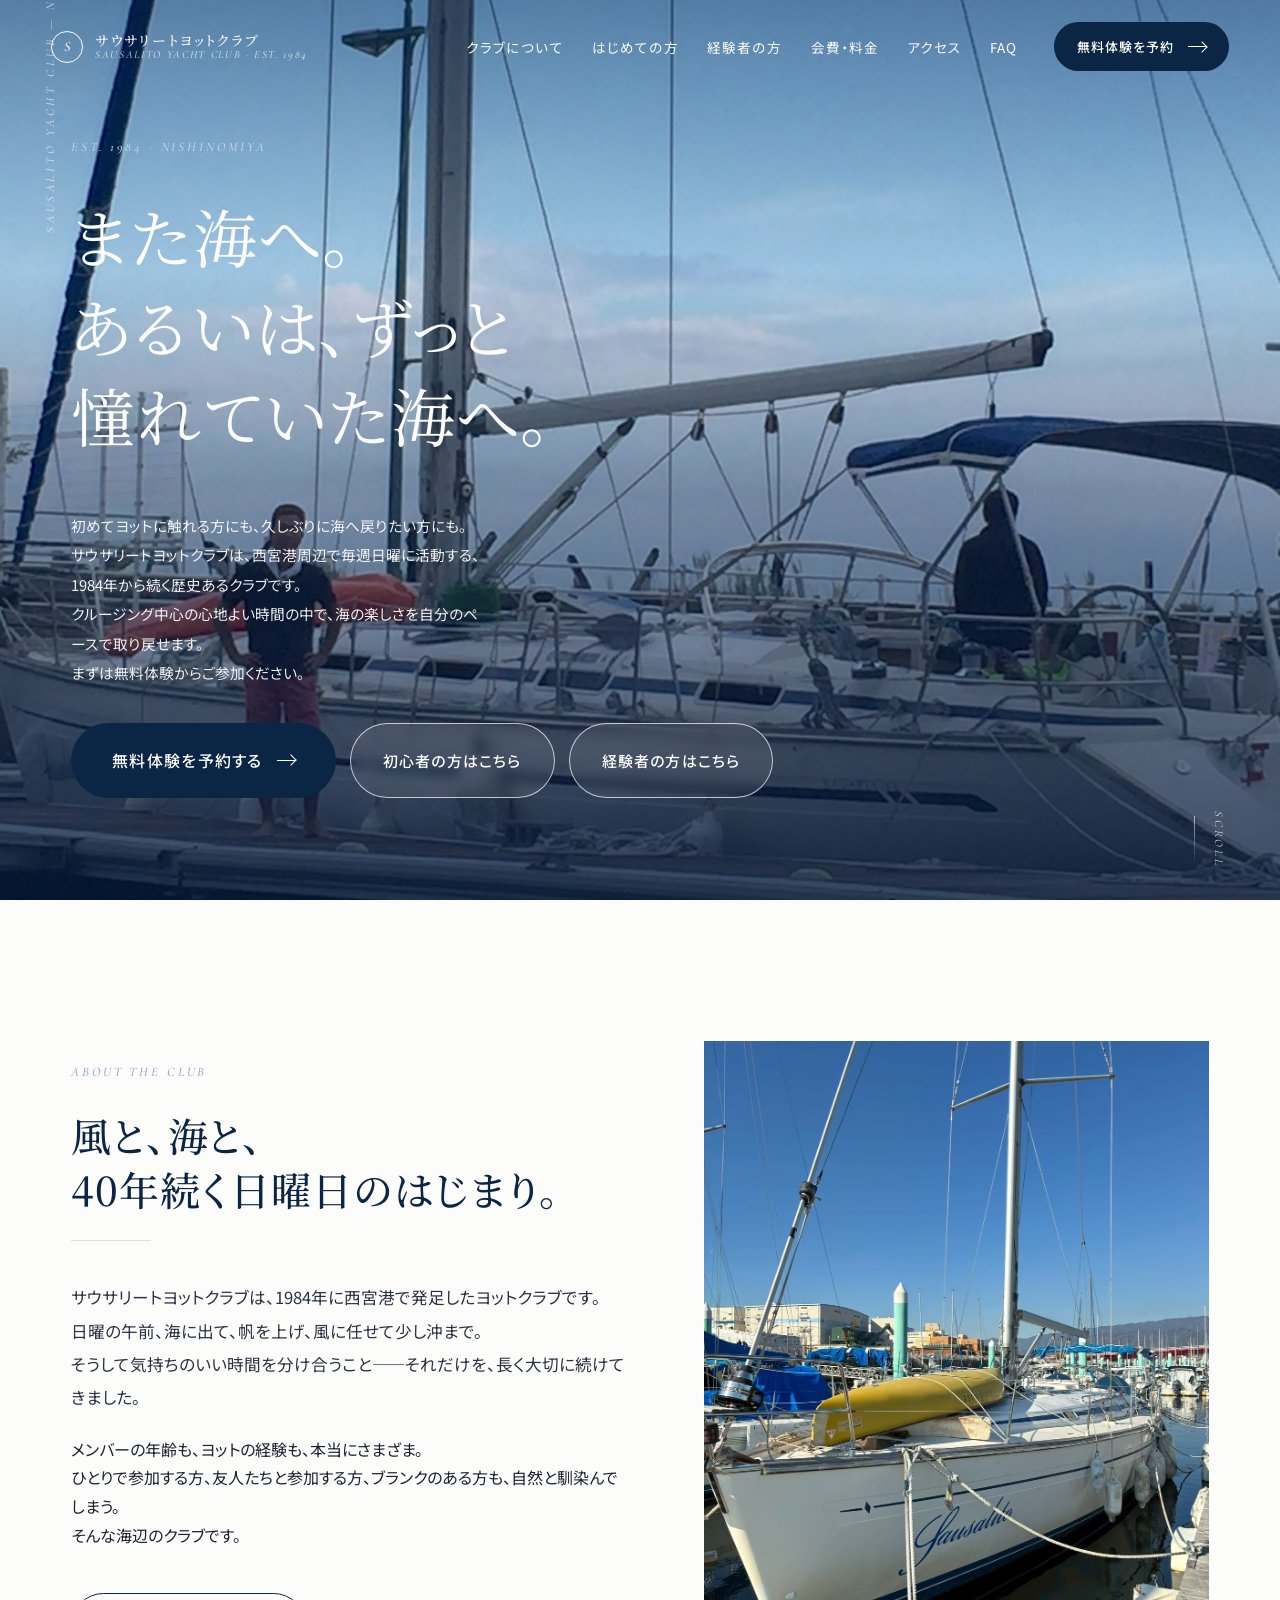
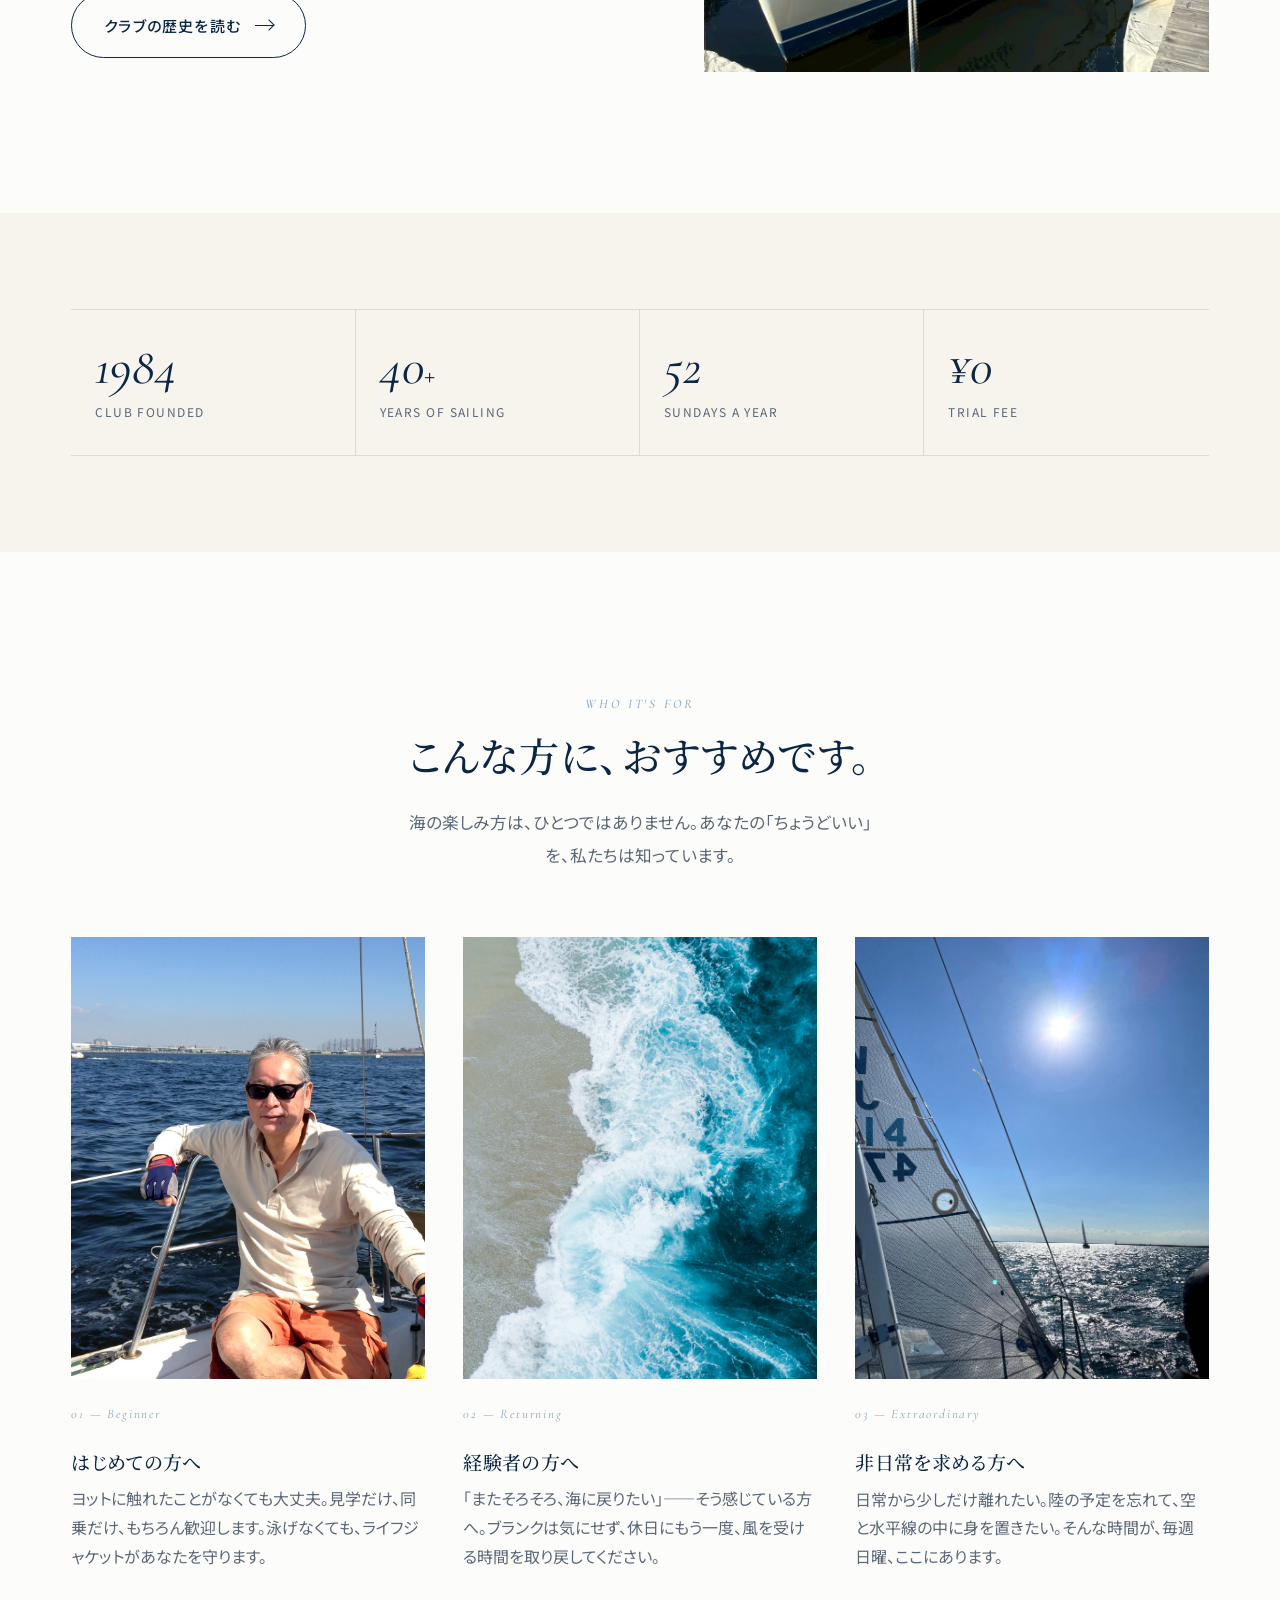
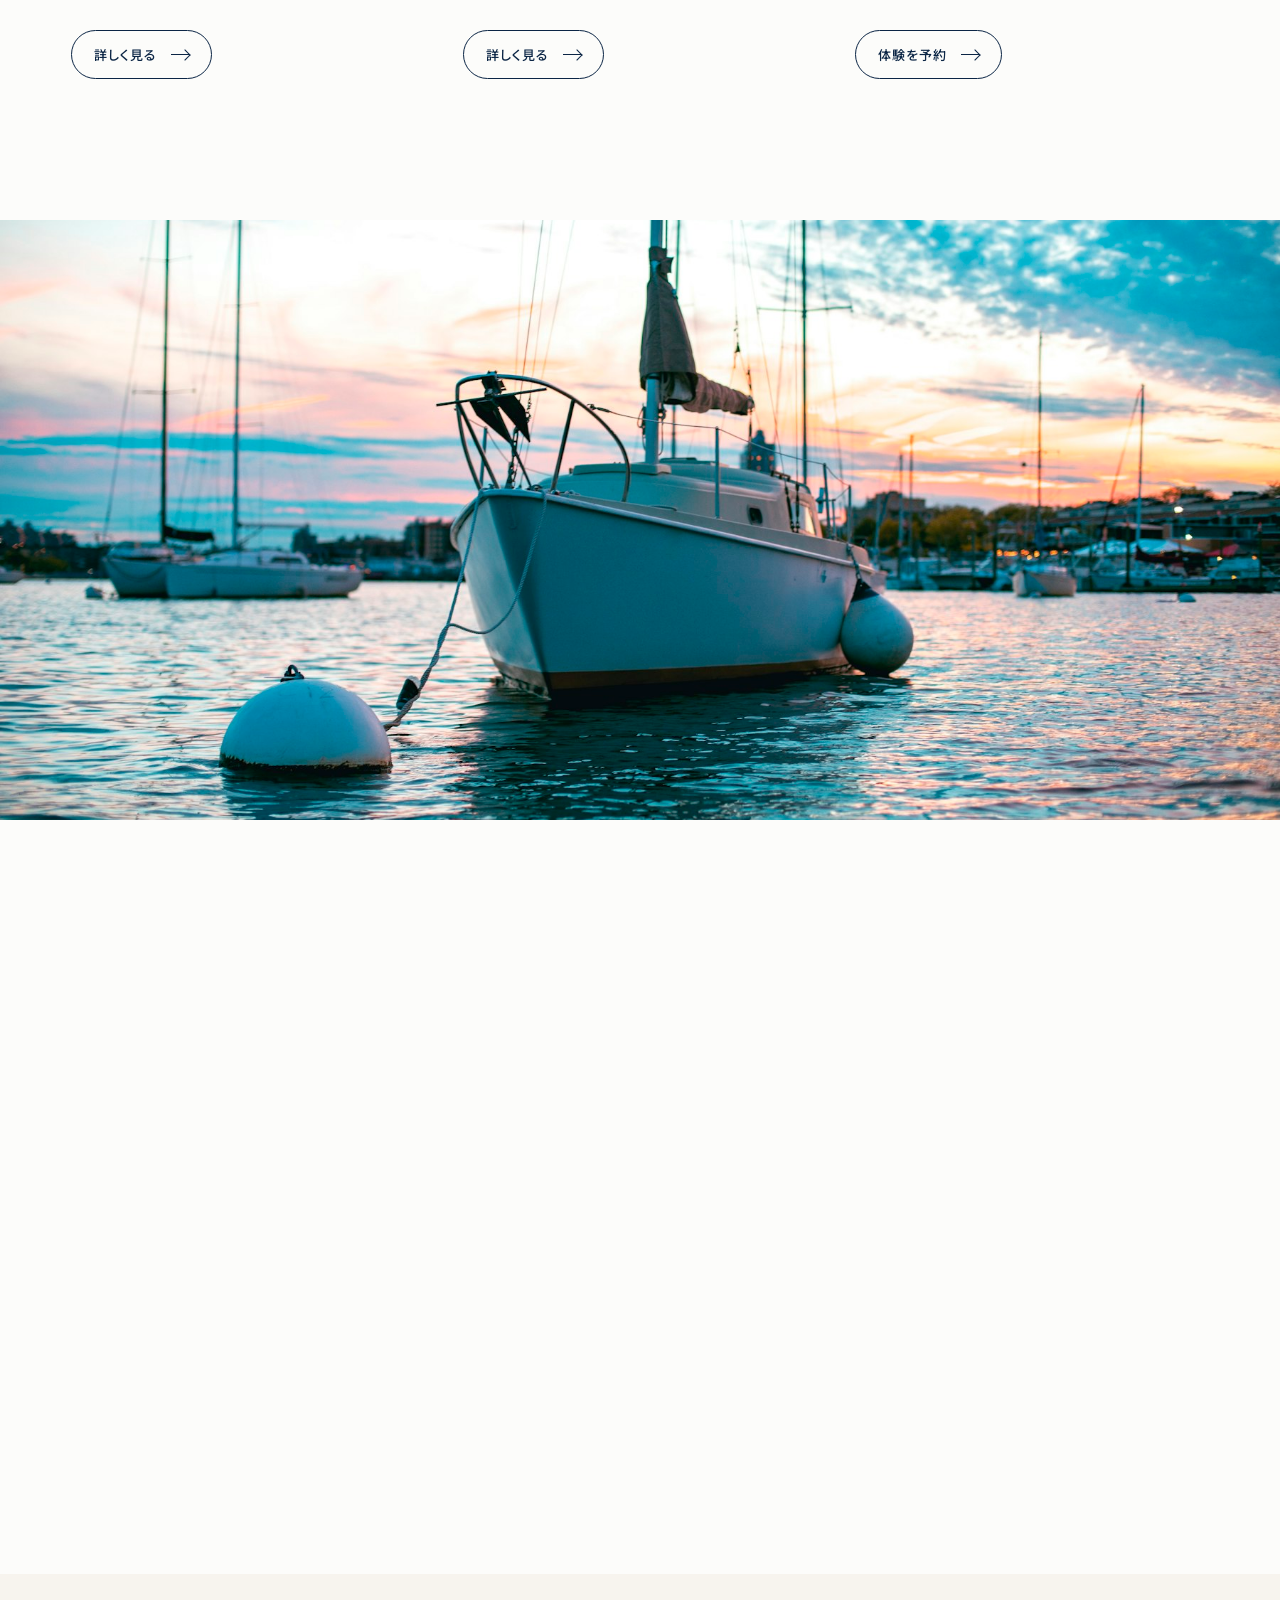
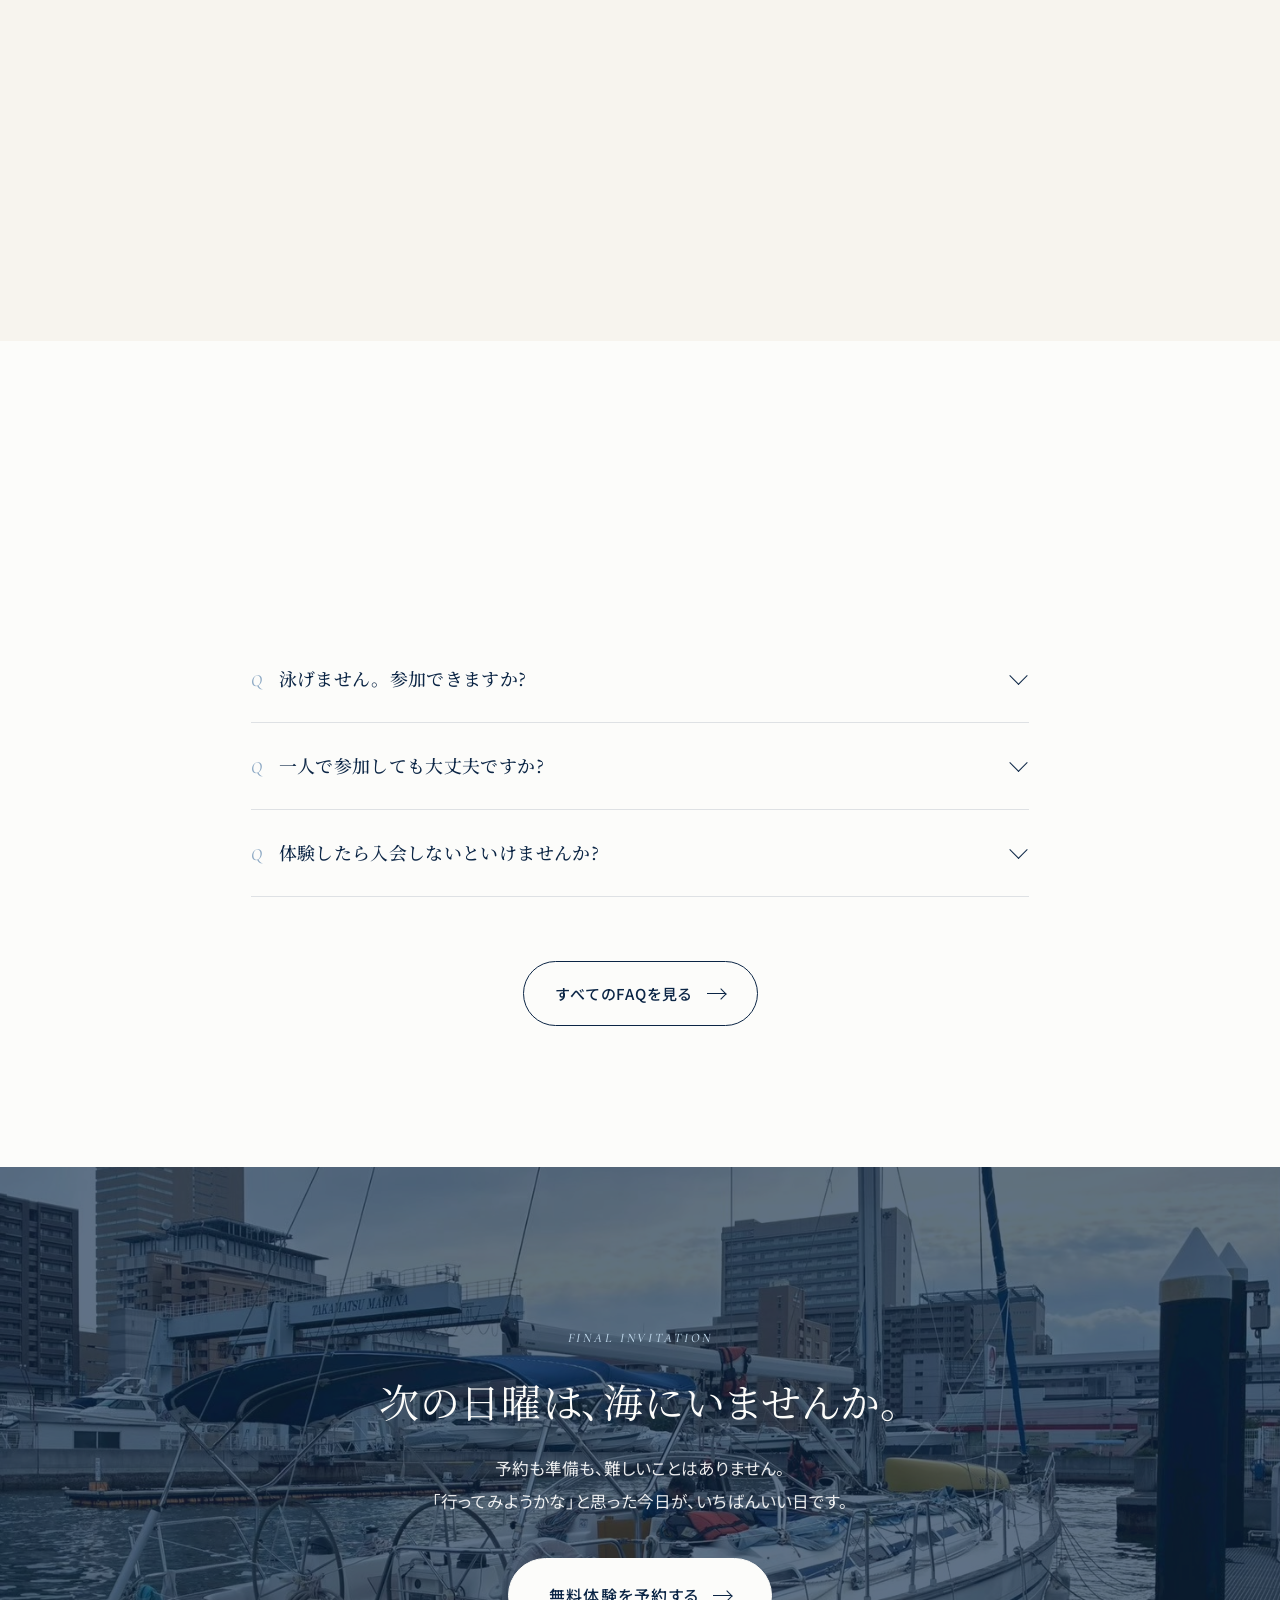
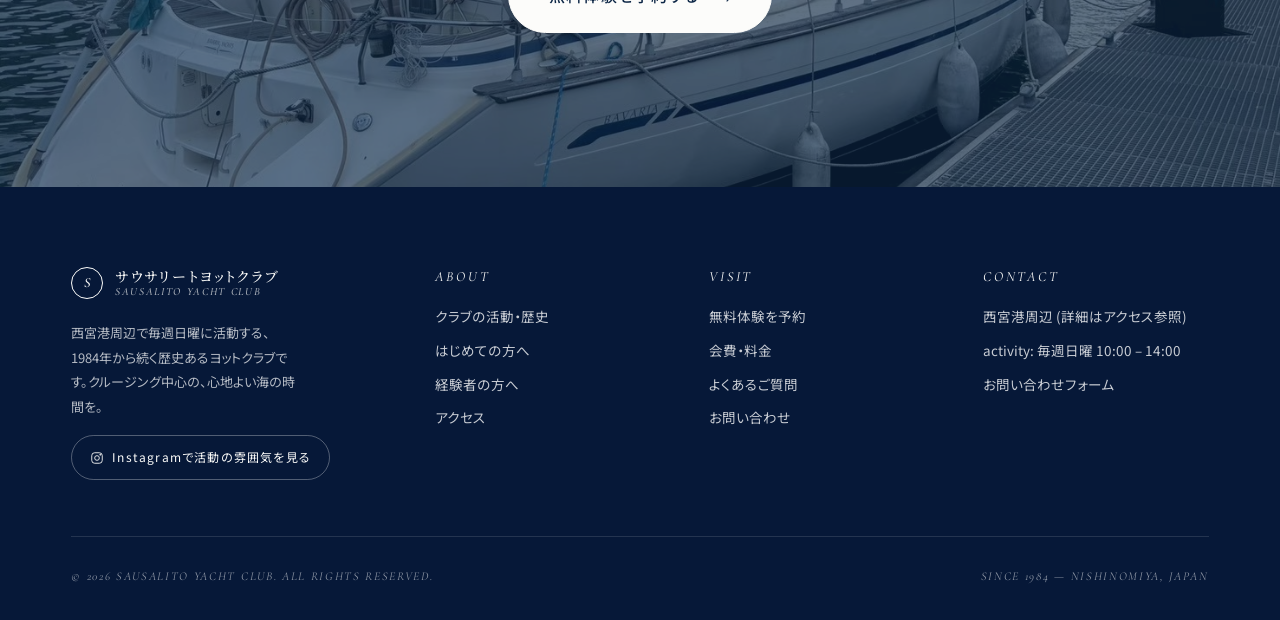
==== index.html @ d44b1cf2 "Add files via upload" ====
<!DOCTYPE html>
<html lang="ja">
<head>
<meta charset="UTF-8" />
<meta name="viewport" content="width=device-width, initial-scale=1.0" />
<title>サウサリートヨットクラブ | また海へ。あるいは、ずっと憧れていた海へ。</title>
<meta name="description" content="西宮港周辺で毎週日曜に活動する、1984年から続くヨットクラブ。クルージング中心の心地よい時間を、初心者にも経験者にも。ヨット無料体験を随時受付中。一人参加・泳げない方も歓迎します。" />
<meta name="theme-color" content="#0B2545" />
<meta property="og:title" content="サウサリートヨットクラブ | 西宮港・毎週日曜のヨット体験(無料)" />
<meta property="og:description" content="西宮港周辺で毎週日曜に活動する、1984年から続くヨットクラブ。クルージング中心の心地よい時間を、初心者にも経験者にも。ヨット無料体験を随時受付中。一人参加・泳げない方も歓迎します。" />
<meta property="og:type" content="website" />
<meta property="og:image" content="https://www.sausalito-yacht-club.jp/assets/images/hero-main.jpg" />
<link rel="preload" as="image" href="assets/images/hero-main.jpg" fetchpriority="high" />
<link rel="preconnect" href="https://fonts.googleapis.com" />
<link rel="preconnect" href="https://fonts.gstatic.com" crossorigin />
<link href="https://fonts.googleapis.com/css2?family=Cormorant+Garamond:ital,wght@0,400;0,500;1,400;1,500&family=Noto+Sans+JP:wght@300;400;500;700&family=Noto+Serif+JP:wght@300;400;500;600&display=swap" rel="stylesheet" />
<!-- seo:block -->
<meta name="robots" content="index,follow,max-snippet:-1,max-image-preview:large,max-video-preview:-1" />
<meta name="googlebot" content="index,follow" />
<meta name="keywords" content="サウサリートヨットクラブ,ヨットクラブ,西宮港,ヨット 体験,ヨット 無料体験,ヨット 初心者,ヨット 一人参加,セーリング 体験,クルージング 関西,兵庫 ヨット,大阪 ヨット 体験,ヨット 始め方,ヨット 経験者 ブランク,西宮 ヨットクラブ" />
<meta name="author" content="サウサリートヨットクラブ" />
<meta name="format-detection" content="telephone=no" />
<link rel="canonical" href="https://www.sausalito-yacht-club.jp/" />
<link rel="alternate" hreflang="ja" href="https://www.sausalito-yacht-club.jp/" />
<link rel="alternate" hreflang="x-default" href="https://www.sausalito-yacht-club.jp/" />
<link rel="icon" type="image/svg+xml" href="assets/favicon.svg" />
<link rel="apple-touch-icon" href="assets/favicon.svg" />
<link rel="manifest" href="manifest.webmanifest" />
<meta property="og:locale" content="ja_JP" />
<meta property="og:site_name" content="サウサリートヨットクラブ" />
<meta property="og:url" content="https://www.sausalito-yacht-club.jp/" />
<meta property="og:image:width" content="2400" />
<meta property="og:image:height" content="1350" />
<meta property="og:image:alt" content="海を進むヨットの写真" />
<meta name="twitter:card" content="summary_large_image" />
<meta name="twitter:title" content="サウサリートヨットクラブ | 西宮港・毎週日曜のヨット体験(無料)" />
<meta name="twitter:description" content="西宮港周辺で毎週日曜に活動する、1984年から続くヨットクラブ。クルージング中心の心地よい時間を、初心者にも経験者にも。ヨット無料体験を随時受付中。一人参加・泳げない方も歓迎します。" />
<meta name="twitter:image" content="https://www.sausalito-yacht-club.jp/assets/images/hero-main.jpg" />
<meta name="geo.region" content="JP-28" />
<meta name="geo.placename" content="西宮市" />
<meta name="geo.position" content="34.7184;135.3441" />
<meta name="ICBM" content="34.7184, 135.3441" />
<script type="application/ld+json">
{
  "@context": "https://schema.org",
  "@type": "SportsClub",
  "@id": "https://www.sausalito-yacht-club.jp/#organization",
  "name": "サウサリートヨットクラブ",
  "alternateName": "Sausalito Yacht Club",
  "url": "https://www.sausalito-yacht-club.jp/",
  "logo": "https://www.sausalito-yacht-club.jp/assets/favicon.svg",
  "image": "https://www.sausalito-yacht-club.jp/assets/images/hero-main.jpg",
  "description": "西宮港周辺で毎週日曜に活動する、1984年から続くヨットクラブ。クルージング中心の心地よい時間を、初心者にも経験者にも。",
  "foundingDate": "1984",
  "sport": "Sailing",
  "areaServed": {
    "@type": "Place",
    "name": "西宮港・大阪湾",
    "address": {
      "@type": "PostalAddress",
      "addressCountry": "JP",
      "addressRegion": "兵庫県",
      "addressLocality": "西宮市"
    }
  },
  "location": {
    "@type": "Place",
    "name": "西宮港周辺",
    "address": {
      "@type": "PostalAddress",
      "addressCountry": "JP",
      "addressRegion": "兵庫県",
      "addressLocality": "西宮市"
    }
  },
  "sameAs": [
    "https://instagram.com/"
  ],
  "contactPoint": {
    "@type": "ContactPoint",
    "contactType": "customer support",
    "areaServed": "JP",
    "availableLanguage": [
      "ja"
    ],
    "url": "https://www.sausalito-yacht-club.jp/contact.html"
  }
}
</script>
<script type="application/ld+json">
{
  "@context": "https://schema.org",
  "@type": "WebSite",
  "@id": "https://www.sausalito-yacht-club.jp/#website",
  "url": "https://www.sausalito-yacht-club.jp/",
  "name": "サウサリートヨットクラブ",
  "inLanguage": "ja-JP",
  "publisher": {
    "@id": "https://www.sausalito-yacht-club.jp/#organization"
  }
}
</script>
<!-- /seo:block -->
<!-- seo:extra -->
<script type="application/ld+json">
{
  "@context": "https://schema.org",
  "@type": "SportsActivityLocation",
  "name": "サウサリートヨットクラブ 活動拠点",
  "description": "西宮港周辺で毎週日曜に活動するヨットクラブ。1984年発足、クルージング中心。初心者・経験者・おひとり参加歓迎。",
  "url": "https://www.sausalito-yacht-club.jp/",
  "image": "https://www.sausalito-yacht-club.jp/assets/images/hero-main.jpg",
  "sport": "Sailing",
  "openingHoursSpecification": [
    {
      "@type": "OpeningHoursSpecification",
      "dayOfWeek": "Sunday",
      "opens": "10:00",
      "closes": "14:00"
    }
  ],
  "address": {
    "@type": "PostalAddress",
    "addressCountry": "JP",
    "addressRegion": "兵庫県",
    "addressLocality": "西宮市",
    "streetAddress": "西宮港周辺"
  },
  "geo": {
    "@type": "GeoCoordinates",
    "latitude": 34.7184,
    "longitude": 135.3441
  },
  "makesOffer": [
    {
      "@type": "Offer",
      "name": "ヨット無料体験",
      "price": "0",
      "priceCurrency": "JPY",
      "availability": "https://schema.org/InStock",
      "url": "https://www.sausalito-yacht-club.jp/trial.html"
    }
  ]
}
</script>
<!-- /seo:extra -->
<link rel="stylesheet" href="assets/css/style.css" />
</head>
<body class="has-hero">

<!-- ========== Header ========== -->
<header class="site-header" role="banner">
  <a href="index.html" class="brand" aria-label="サウサリートヨットクラブ ホーム">
    <span class="brand-mark">S</span>
    <span class="brand-text">
      <span class="jp">サウサリートヨットクラブ</span>
      <span class="en">SAUSALITO YACHT CLUB &middot; EST. 1984</span>
    </span>
  </a>
  <button class="nav-toggle" aria-expanded="false" aria-label="メニューを開く" aria-controls="primary-nav">
    <span></span><span></span><span></span>
  </button>
  <nav class="nav" id="primary-nav" role="navigation" aria-label="メインナビゲーション">
    <ul class="nav-list">
      <li><a href="about.html">クラブについて</a></li>
      <li><a href="beginners.html">はじめての方</a></li>
      <li><a href="experienced.html">経験者の方</a></li>
      <li><a href="fees.html">会費・料金</a></li>
      <li><a href="access.html">アクセス</a></li>
      <li><a href="faq.html">FAQ</a></li>
    </ul>
    <a href="trial.html" class="btn btn-primary">無料体験を予約<span class="arrow"></span></a>
  </nav>
</header>

<main>

<!-- ========== Hero ========== -->
<section class="hero" aria-label="ヒーロー">
  <!div class="hero-media" style="background-image:url('assets/images/hero-main.jpg')" role="img" aria-label="穏やかな海を白い帆で進むヨット"></div>
  <div class="hero-media" style="background-image:url('assets/images/img_sa1.jpg')" role="img" aria-label="穏やかな海を白い帆で進むヨット"></div>
  <div class="hero-meta">SAUSALITO YACHT CLUB &mdash; NISHINOMIYA, SINCE 1984</div>
  <div class="hero-inner">
    <p class="eyebrow" style="color: var(--pale-blue); margin-bottom: 32px;">EST. 1984 &middot; NISHINOMIYA</p>
    <h1>また海へ。<br />あるいは、ずっと<br />憧れていた海へ。</h1>
    <p class="lead">
      初めてヨットに触れる方にも、久しぶりに海へ戻りたい方にも。<br />
      サウサリートヨットクラブは、西宮港周辺で毎週日曜に活動する、<br class="hide-sp" />1984年から続く歴史あるクラブです。<br />
      クルージング中心の心地よい時間の中で、海の楽しさを自分のペースで取り戻せます。<br />
      まずは無料体験からご参加ください。
    </p>
    <div class="hero-ctas">
      <a href="trial.html" class="btn btn-primary btn-large">無料体験を予約する<span class="arrow"></span></a>
      <a href="beginners.html" class="btn btn-light">初心者の方はこちら</a>
      <a href="experienced.html" class="btn btn-light">経験者の方はこちら</a>
    </div>
  </div>
  <div class="hero-scroll">SCROLL</div>
</section>

<!-- ========== About intro ========== -->
<section class="section">
  <div class="container">
    <div class="split wide">
      <div class="reveal">
        <span class="eyebrow">About the Club</span>
        <h2 class="mt-2">風と、海と、<br />40年続く日曜日のはじまり。</h2>
        <hr class="divider mt-2" />
        <p class="lead mt-3">
          サウサリートヨットクラブは、1984年に西宮港で発足したヨットクラブです。<br />
          日曜の午前、海に出て、帆を上げ、風に任せて少し沖まで。<br />
          そうして気持ちのいい時間を分け合うこと——それだけを、長く大切に続けてきました。
        </p>
        <p>
          メンバーの年齢も、ヨットの経験も、本当にさまざま。<br />
          ひとりで参加する方、友人たちと参加する方、ブランクのある方も、自然と馴染んでしまう。<br />
          そんな海辺のクラブです。
        </p>
        <a href="about.html" class="btn btn-ghost mt-2">クラブの歴史を読む<span class="arrow"></span></a>
      </div>
      <div class="img-wrap reveal delay-1">
        <!img src="assets/images/sail-wind.jpg" alt="西宮港周辺で帆走するサウサリートヨットクラブのヨット" loading="lazy" / width="1600" height="1067">
        <img src="assets/images/img_sa0.jpg" alt="西宮港周辺で帆走するサウサリートヨットクラブのヨット" loading="lazy" / width="1600" height="1067">
      </div>
    </div>
  </div>
</section>

<!-- ========== Facts ========== -->
<section class="section-tight" style="background: var(--paper);">
  <div class="container">
    <div class="facts reveal">
      <div>
        <div class="num">1984</div>
        <div class="lbl">CLUB FOUNDED</div>
      </div>
      <div>
        <div class="num">40<span style="font-size:.55em;">+</span></div>
        <div class="lbl">YEARS OF SAILING</div>
      </div>
      <div>
        <div class="num">52</div>
        <div class="lbl">SUNDAYS A YEAR</div>
      </div>
      <div>
        <div class="num">¥0</div>
        <div class="lbl">TRIAL FEE</div>
      </div>
    </div>
  </div>
</section>

<!-- ========== Who is it for ========== -->
<section class="section">
  <div class="container">
    <div class="section-head center reveal">
      <span class="eyebrow">Who it's for</span>
      <h2>こんな方に、おすすめです。</h2>
      <p class="lead muted" style="max-width: 52ch; margin: 0 auto;">海の楽しみ方は、ひとつではありません。あなたの「ちょうどいい」を、私たちは知っています。</p>
    </div>
    <div class="grid grid-3">
      <article class="figure-card reveal">
        <div class="ratio"><img src="assets/images/img_y1.jpg" alt="ヨットクラブの体験会で笑顔のメンバー" loading="lazy" / width="1600" height="1067"></div>
        <div class="meta mt-2">01 &mdash; Beginner</div>
        <h3>はじめての方へ</h3>
        <p class="muted">ヨットに触れたことがなくても大丈夫。見学だけ、同乗だけ、もちろん歓迎します。泳げなくても、ライフジャケットがあなたを守ります。</p>
        <a href="beginners.html" class="btn btn-ghost mt-3" style="padding: 12px 22px; font-size: 13px;">詳しく見る<span class="arrow"></span></a>
      </article>
      <article class="figure-card reveal delay-1">
        <div class="ratio"><img src="assets/images/helm.jpg" alt="ヨットの舵(ヘルム)を握る — 経験者向けセーリング" loading="lazy" / width="1600" height="1067"></div>
        <div class="meta mt-2">02 &mdash; Returning</div>
        <h3>経験者の方へ</h3>
        <p class="muted">「またそろそろ、海に戻りたい」——そう感じている方へ。ブランクは気にせず、休日にもう一度、風を受ける時間を取り戻してください。</p>
        <a href="experienced.html" class="btn btn-ghost mt-3" style="padding: 12px 22px; font-size: 13px;">詳しく見る<span class="arrow"></span></a>
      </article>
      <article class="figure-card reveal delay-2">
        <div class="ratio"><img src="assets/images/img_v4.jpg" alt="海を進むヨットの俯瞰 — クルージング中心の活動" loading="lazy" / width="1800" height="1200"></div>
        <div class="meta mt-2">03 &mdash; Extraordinary</div>
        <h3>非日常を求める方へ</h3>
        <p class="muted">日常から少しだけ離れたい。陸の予定を忘れて、空と水平線の中に身を置きたい。そんな時間が、毎週日曜、ここにあります。</p>
        <a href="trial.html" class="btn btn-ghost mt-3" style="padding: 12px 22px; font-size: 13px;">体験を予約<span class="arrow"></span></a>
      </article>
    </div>
  </div>
</section>

<!-- ========== Fullbleed image break ========== -->
<div class="fullbleed reveal" style="background-image:url('assets/images/aerial-yacht.jpg')" role="img" aria-label="海原を進むヨットの俯瞰"></div>

<!-- ========== Reassurance ========== -->
<section class="section">
  <div class="container">
    <div class="section-head reveal">
      <span class="eyebrow">Reassurance</span>
      <h2>はじめてでも、安心して<br />参加できる理由。</h2>
      <hr class="divider mt-2" />
    </div>
    <div class="grid grid-2">
      <div class="reveal">
        <ul class="tick-list">
          <li>ヨットが初めての方も、見学・同乗だけでも歓迎です。</li>
          <li>泳げない方も参加できます。ライフジャケットを必ずご用意します。</li>
          <li>おひとりでの参加が、半数以上を占めています。</li>
          <li>40年続くクラブの経験豊富なメンバーが、必ず同乗します。</li>
        </ul>
      </div>
      <div class="reveal delay-1">
        <ul class="tick-list">
          <li>服装は動きやすく濡れてもよいもの。難しい準備は不要です。</li>
          <li>雨や強風時は安全を最優先に、事前にご連絡を差し上げます。</li>
          <li>体験後の入会は必須ではありません。気軽にお越しください。</li>
          <li>体験参加費は無料です。</li>
        </ul>
      </div>
    </div>
  </div>
</section>

<!-- ========== Activities ========== -->
<section class="section" style="background: var(--paper);">
  <div class="container">
    <div class="section-head center reveal">
      <span class="eyebrow">Activities</span>
      <h2>活動の魅力</h2>
      <p class="lead muted" style="max-width: 50ch; margin: 0 auto;">レースではなく、クルージング。スピードではなく、心地よさ。私たちが続けてきた、3つの海の時間。</p>
    </div>
    <div class="grid grid-3">
      <article class="card card-bordered reveal">
        <span class="card-num">N&deg; 01</span>
        <h3>毎週日曜のショートクルージング</h3>
        <p>10時頃に集合し、午前から午後にかけて港の周辺を帆走。風と相談しながら、その日いちばん気持ちのいいコースへ。気軽に参加できる、クラブの基本の時間です。</p>
      </article>
      <article class="card card-bordered reveal delay-1">
        <span class="card-num">N&deg; 02</span>
        <h3>クルージング中心の心地よさ</h3>
        <p>競い合うことが目的ではないから、誰かと比べる必要がありません。帆を風に預け、ただ海の上にいることを楽しむ。そんな静かな贅沢を、長く続けています。</p>
      </article>
      <article class="card card-bordered reveal delay-2">
        <span class="card-num">N&deg; 03</span>
        <h3>年に数回、数日間のクルージング</h3>
        <p>春や秋には、数日かけて少し遠くの港へ。瀬戸内の島々を巡ったり、夕暮れの停泊地で食事を分け合ったり。日常から少しだけ離れる、特別な時間です。</p>
      </article>
    </div>
  </div>
</section>

<!-- ========== Image quote ========== -->
<section class="section">
  <div class="container">
    <div class="callout reveal">
      <span class="eyebrow">A few words</span>
      <p class="quote mt-3">
        「風が変われば、海も変わる。<br />
        だから、同じ日曜は二度とない。」
      </p>
      <p class="muted" style="font-family: var(--display); font-style: italic; letter-spacing: .15em; font-size: 13px; margin-top: 24px;">&mdash; A member, 12 years aboard</p>
    </div>
  </div>
</section>

<!-- ========== Instagram ========== -->
<section class="insta-band">
  <div class="container">
    <div class="reveal">
      <span class="eyebrow">Instagram</span>
      <h2 class="mt-2">最新の海の時間を、<br />Instagramで発信中。</h2>
      <p class="lead">日々の出航の様子、空と海の表情、メンバーの笑顔。<br />Instagramで活動の雰囲気を見ていただけます。</p>
      <a href="https://instagram.com/" target="_blank" rel="noopener" class="btn btn-primary mt-2">
        <svg xmlns="http://www.w3.org/2000/svg" viewBox="0 0 24 24" fill="none" stroke="currentColor" stroke-width="1.5" style="width:16px;height:16px;">
          <rect x="3" y="3" width="18" height="18" rx="5"/><circle cx="12" cy="12" r="4"/><circle cx="17.5" cy="6.5" r=".8" fill="currentColor"/>
        </svg>
        @sausalito_yacht_club
        <span class="arrow"></span>
      </a>
    </div>
  </div>
</section>

<!-- ========== FAQ teaser ========== -->
<section class="section">
  <div class="container" style="max-width: 880px;">
    <div class="section-head center reveal">
      <span class="eyebrow">FAQ</span>
      <h2>よくあるご質問</h2>
    </div>
    <div class="reveal">
      <div class="faq-item">
        <button class="faq-q" type="button">泳げません。参加できますか?</button>
        <div class="faq-a"><div class="faq-a-inner">はい、まったく問題ありません。乗船中はライフジャケットを必ず着用していただきますし、海に落ちる前提の活動でもありません。実際、泳ぎが得意でないメンバーも多く在籍しています。</div></div>
      </div>
      <div class="faq-item">
        <button class="faq-q" type="button">一人で参加しても大丈夫ですか?</button>
        <div class="faq-a"><div class="faq-a-inner">むしろ、おひとりでお越しになる方が大半です。船の上では自然と会話が生まれますので、ご安心ください。</div></div>
      </div>
      <div class="faq-item">
        <button class="faq-q" type="button">体験したら入会しないといけませんか?</button>
        <div class="faq-a"><div class="faq-a-inner">入会は必須ではありません。「海の雰囲気だけ感じてみたかった」というご参加も、もちろん歓迎です。気が向いたとき、また遊びにいらしてください。</div></div>
      </div>
    </div>
    <div class="text-center mt-4 reveal">
      <a href="faq.html" class="btn btn-ghost">すべてのFAQを見る<span class="arrow"></span></a>
    </div>
  </div>
</section>

<!-- ========== Final CTA ========== -->
<section class="cta-band">
  <div class="container">
    <div class="reveal">
      <span class="eyebrow" style="color: var(--pale-blue);">Final Invitation</span>
      <h2 class="mt-2">次の日曜は、海にいませんか。</h2>
      <p class="lead">予約も準備も、難しいことはありません。<br />「行ってみようかな」と思った今日が、いちばんいい日です。</p>
      <a href="trial.html" class="btn btn-light btn-large">無料体験を予約する<span class="arrow"></span></a>
    </div>
  </div>
</section>

</main>

<!-- ========== Footer ========== -->
<footer class="site-footer" role="contentinfo">
  <div class="container">
    <div class="footer-grid">
      <div class="footer-brand">
        <a href="index.html" class="brand">
          <span class="brand-mark">S</span>
          <span class="brand-text">
            <span class="jp">サウサリートヨットクラブ</span>
            <span class="en">SAUSALITO YACHT CLUB</span>
          </span>
        </a>
        <p>西宮港周辺で毎週日曜に活動する、1984年から続く歴史あるヨットクラブです。クルージング中心の、心地よい海の時間を。</p>
        <a href="https://instagram.com/" target="_blank" rel="noopener" class="social">
          <svg xmlns="http://www.w3.org/2000/svg" viewBox="0 0 24 24" fill="none" stroke="currentColor" stroke-width="1.5">
            <rect x="3" y="3" width="18" height="18" rx="5"/><circle cx="12" cy="12" r="4"/><circle cx="17.5" cy="6.5" r=".8" fill="currentColor"/>
          </svg>
          Instagramで活動の雰囲気を見る
        </a>
      </div>
      <div>
        <h4>About</h4>
        <ul>
          <li><a href="about.html">クラブの活動・歴史</a></li>
          <li><a href="beginners.html">はじめての方へ</a></li>
          <li><a href="experienced.html">経験者の方へ</a></li>
          <li><a href="access.html">アクセス</a></li>
        </ul>
      </div>
      <div>
        <h4>Visit</h4>
        <ul>
          <li><a href="trial.html">無料体験を予約</a></li>
          <li><a href="fees.html">会費・料金</a></li>
          <li><a href="faq.html">よくあるご質問</a></li>
          <li><a href="contact.html">お問い合わせ</a></li>
        </ul>
      </div>
      <div>
        <h4>Contact</h4>
        <ul>
          <li>西宮港周辺 (詳細はアクセス参照)</li>
          <li>activity: 毎週日曜 10:00 &ndash; 14:00</li>
          <li><a href="contact.html">お問い合わせフォーム</a></li>
        </ul>
      </div>
    </div>
    <div class="footer-bottom">
      <span>&copy; <span data-year>2025</span> SAUSALITO YACHT CLUB. ALL RIGHTS RESERVED.</span>
      <span>SINCE 1984 &mdash; NISHINOMIYA, JAPAN</span>
    </div>
  </div>
</footer>

<script src="assets/js/main.js"></script>
</body>
</html>
---- assets/css/style.css ----
/* ==========================================================================
   サウサリートヨットクラブ — Site Styles
   Palette: Navy / White / Pale Blue
   ========================================================================== */

:root {
  --navy:       #0B2545;
  --navy-deep: #061838;
  --navy-soft: #1A3A6C;
  --white:     #FCFCFA;
  --paper:     #F7F4EE;
  --sand:      #ECE6DA;
  --pale-blue: #BFD7EA;
  --soft-blue: #8DA9C4;
  --line:      #D8D3C7;
  --line-dark: rgba(11,37,69,0.12);
  --text:      #1A2332;
  --text-mute: #5B6776;

  --serif: "Noto Serif JP", "Hiragino Mincho ProN", "Yu Mincho", serif;
  --sans:  "Noto Sans JP", "Hiragino Kaku Gothic ProN", "Yu Gothic", sans-serif;
  --display: "Cormorant Garamond", "Noto Serif JP", serif;

  --max:  1240px;
  --gut:  clamp(20px, 4vw, 56px);

  --ease: cubic-bezier(.2,.7,.2,1);
}

* { box-sizing: border-box; }
html { scroll-behavior: smooth; -webkit-text-size-adjust: 100%; }
body {
  margin: 0;
  font-family: var(--sans);
  color: var(--text);
  background: var(--white);
  line-height: 1.8;
  font-size: 16px;
  font-feature-settings: "palt";
  -webkit-font-smoothing: antialiased;
  text-rendering: optimizeLegibility;
}

img { max-width: 100%; display: block; }
a { color: inherit; text-decoration: none; transition: opacity .25s var(--ease); }
a:hover { opacity: .68; }

/* ---------- Layout helpers ---------- */
.container { max-width: var(--max); margin: 0 auto; padding: 0 var(--gut); }
.container-wide { max-width: 1480px; margin: 0 auto; padding: 0 var(--gut); }
.section { padding: clamp(72px, 11vw, 144px) 0; }
.section-tight { padding: clamp(56px, 8vw, 96px) 0; }

/* ---------- Typography ---------- */
.eyebrow {
  font-family: var(--display);
  letter-spacing: .22em;
  text-transform: uppercase;
  font-size: 13px;
  color: var(--soft-blue);
  font-weight: 500;
  font-style: italic;
}
.eyebrow-num {
  font-family: var(--display);
  font-style: italic;
  font-size: 18px;
  letter-spacing: .05em;
  color: var(--soft-blue);
}
h1, h2, h3, h4 {
  font-family: var(--serif);
  color: var(--navy);
  font-weight: 500;
  line-height: 1.4;
  letter-spacing: .02em;
  margin: 0 0 .6em;
  text-wrap: pretty;
}
h1 { font-size: clamp(28px, 5vw, 56px); line-height: 1.3; }
h2 { font-size: clamp(24px, 3.4vw, 40px); line-height: 1.35; }
h3 { font-size: clamp(18px, 1.8vw, 22px); line-height: 1.5; }
h4 { font-size: 16px; }
p  { margin: 0 0 1.2em; text-wrap: pretty; }
.lead { font-size: clamp(15px, 1.3vw, 18px); line-height: 2; color: #2A3344; }
.muted { color: var(--text-mute); }

/* ---------- Buttons ---------- */
.btn {
  display: inline-flex; align-items: center; gap: 14px;
  padding: 18px 32px;
  font-family: var(--sans);
  font-size: 15px; font-weight: 500;
  letter-spacing: .08em;
  border-radius: 999px;
  border: 1px solid transparent;
  cursor: pointer;
  transition: all .35s var(--ease);
  text-decoration: none;
  white-space: nowrap;
}
.btn .arrow {
  display: inline-block; width: 18px; height: 1px; background: currentColor; position: relative;
  transition: width .35s var(--ease);
}
.btn .arrow::after {
  content: ""; position: absolute; right: 0; top: 50%;
  width: 7px; height: 7px;
  border-top: 1px solid currentColor;
  border-right: 1px solid currentColor;
  transform: translateY(-50%) rotate(45deg);
}
.btn:hover { opacity: 1; }
.btn:hover .arrow { width: 26px; }

.btn-primary {
  background: var(--navy);
  color: var(--white);
}
.btn-primary:hover { background: var(--navy-deep); }

.btn-ghost {
  background: transparent;
  color: var(--navy);
  border: 1px solid var(--navy);
}
.btn-ghost:hover { background: var(--navy); color: var(--white); }

.btn-light {
  background: rgba(255,255,255,0.08);
  color: var(--white);
  border: 1px solid rgba(255,255,255,0.7);
  backdrop-filter: blur(6px);
}
.btn-light:hover { background: var(--white); color: var(--navy); border-color: var(--white); }

.btn-large { padding: 22px 40px; font-size: 16px; }

/* ---------- Header ---------- */
.site-header {
  position: fixed; top: 0; left: 0; right: 0; z-index: 100;
  padding: 22px var(--gut);
  display: flex; align-items: center; justify-content: space-between;
  transition: background .35s var(--ease), padding .35s var(--ease), box-shadow .35s var(--ease);
  color: var(--white);
}
.site-header.scrolled,
.site-header.solid {
  background: rgba(252,252,250,0.96);
  backdrop-filter: blur(12px);
  color: var(--navy);
  padding: 14px var(--gut);
  box-shadow: 0 1px 0 var(--line-dark);
}
.site-header.solid { /* used on non-hero pages */ }

.brand {
  display: flex; align-items: center; gap: 12px;
  font-family: var(--serif);
  font-size: 15px;
  letter-spacing: .12em;
  font-weight: 500;
}
.brand-mark {
  width: 32px; height: 32px;
  display: grid; place-items: center;
  border: 1px solid currentColor;
  border-radius: 50%;
  font-family: var(--display);
  font-style: italic;
  font-size: 14px;
  letter-spacing: 0;
}
.brand-text { display: flex; flex-direction: column; line-height: 1.2; }
.brand-text .jp { font-size: 14px; letter-spacing: .14em; }
.brand-text .en { font-family: var(--display); font-style: italic; font-size: 11px; letter-spacing: .15em; opacity: .7; }

.nav { display: flex; align-items: center; gap: 36px; }
.nav-list { display: flex; gap: 28px; list-style: none; margin: 0; padding: 0; }
.nav-list a {
  font-size: 13.5px;
  letter-spacing: .08em;
  position: relative;
}
.nav-list a.is-active::after {
  content: ""; position: absolute; left: 0; right: 0; bottom: -6px;
  height: 1px; background: currentColor;
}
.nav .btn { padding: 12px 22px; font-size: 13px; }

.nav-toggle {
  display: none;
  background: none; border: 0; cursor: pointer;
  width: 32px; height: 32px;
  padding: 0;
  color: inherit;
}
.nav-toggle span {
  display: block; width: 22px; height: 1px; background: currentColor;
  margin: 6px auto;
  transition: transform .3s var(--ease), opacity .3s var(--ease);
}
.nav-toggle.is-open span:nth-child(1) { transform: translateY(7px) rotate(45deg); }
.nav-toggle.is-open span:nth-child(2) { opacity: 0; }
.nav-toggle.is-open span:nth-child(3) { transform: translateY(-7px) rotate(-45deg); }

/* mobile nav */
@media (max-width: 960px) {
  .nav-toggle { display: block; }
  .nav {
    position: fixed; inset: 0;
    background: var(--navy);
    color: var(--white);
    flex-direction: column;
    justify-content: center;
    gap: 36px;
    transform: translateY(-100%);
    transition: transform .5s var(--ease);
    padding: 80px var(--gut);
  }
  .nav.is-open { transform: translateY(0); }
  .nav-list { flex-direction: column; gap: 18px; text-align: center; }
  .nav-list a { font-size: 18px; font-family: var(--serif); }
  .nav .btn { padding: 16px 28px; font-size: 14px; }
}

/* ---------- Hero ---------- */
.hero {
  position: relative;
  min-height: 100vh;
  min-height: 100svh;
  display: flex; align-items: flex-end;
  color: var(--white);
  overflow: hidden;
  background: var(--navy-deep);
}
.hero-media {
  position: absolute; inset: 0;
  background-size: cover; background-position: center;
}
.hero-media::after {
  content: "";
  position: absolute; inset: 0;
  background:
    linear-gradient(180deg, rgba(6,24,56,0.45) 0%, rgba(6,24,56,0.1) 30%, rgba(6,24,56,0.7) 100%);
}
.hero-inner {
  position: relative; z-index: 2;
  width: 100%;
  padding: 0 var(--gut) clamp(64px, 8vw, 112px);
  max-width: var(--max);
  margin: 0 auto;
}
.hero h1 {
  color: var(--white);
  font-size: clamp(30px, 5.6vw, 64px);
  font-weight: 400;
  letter-spacing: .02em;
  line-height: 1.4;
  max-width: 18ch;
  margin-bottom: .8em;
}
.hero .lead {
  color: rgba(255,255,255,0.92);
  max-width: 52ch;
  margin-bottom: 2.4em;
  font-size: clamp(14px, 1.15vw, 16.5px);
  line-height: 2;
}
.hero-ctas { display: flex; flex-wrap: wrap; gap: 14px; }
.hero-meta {
  position: absolute; left: var(--gut); top: 50%;
  transform: translateY(-50%) rotate(-90deg) translateX(50%);
  transform-origin: left center;
  font-family: var(--display);
  font-style: italic;
  letter-spacing: .3em;
  font-size: 12px;
  color: rgba(255,255,255,0.7);
  z-index: 2;
}
@media (max-width: 720px) { .hero-meta { display: none; } }

.hero-scroll {
  position: absolute; right: var(--gut); bottom: 32px;
  z-index: 2;
  font-family: var(--display); font-style: italic; font-size: 12px;
  letter-spacing: .25em; color: rgba(255,255,255,0.8);
  display: flex; flex-direction: column; align-items: center; gap: 12px;
  writing-mode: vertical-rl;
}
.hero-scroll::after {
  content: ""; width: 1px; height: 48px;
  background: linear-gradient(180deg, rgba(255,255,255,0.6), transparent);
  animation: scrollLine 2.4s ease-in-out infinite;
}
@keyframes scrollLine {
  0%,100% { transform: scaleY(1); transform-origin: top; }
  50% { transform: scaleY(.4); }
}
@media (max-width: 720px) { .hero-scroll { display: none; } }

/* ---------- Page Hero (interior pages) ---------- */
.page-hero {
  position: relative;
  padding: 200px 0 88px;
  color: var(--white);
  background: var(--navy);
  overflow: hidden;
}
.page-hero-media {
  position: absolute; inset: 0;
  background-size: cover; background-position: center;
  opacity: .55;
}
.page-hero-media::after {
  content: "";
  position: absolute; inset: 0;
  background: linear-gradient(180deg, rgba(6,24,56,0.6) 0%, rgba(6,24,56,0.85) 100%);
}
.page-hero .container { position: relative; z-index: 2; }
.page-hero .eyebrow { color: var(--pale-blue); }
.page-hero h1 {
  color: var(--white);
  font-weight: 400;
  max-width: 24ch;
  margin-top: 16px;
  margin-bottom: 16px;
}
.page-hero .lead { color: rgba(255,255,255,0.88); max-width: 56ch; }
.breadcrumb {
  display: flex; gap: 8px; align-items: center;
  font-family: var(--display); font-style: italic; font-size: 12px;
  letter-spacing: .12em;
  color: rgba(255,255,255,0.6);
  margin-bottom: 24px;
}
.breadcrumb span { opacity: .5; }

/* ---------- Section heading patterns ---------- */
.section-head { margin-bottom: clamp(40px, 5vw, 72px); }
.section-head .eyebrow { margin-bottom: 12px; display: inline-block; }
.section-head.center { text-align: center; }
.section-head.center .eyebrow { display: block; }

.divider {
  border: 0; height: 1px; background: var(--line-dark);
  max-width: 80px; margin: 0;
}
.divider.center { margin: 0 auto; }

/* ---------- Cards / Grid ---------- */
.grid { display: grid; gap: clamp(24px, 3vw, 40px); }
.grid-2 { grid-template-columns: repeat(2, 1fr); }
.grid-3 { grid-template-columns: repeat(3, 1fr); }
.grid-4 { grid-template-columns: repeat(4, 1fr); }
@media (max-width: 860px) {
  .grid-2, .grid-3, .grid-4 { grid-template-columns: 1fr; }
  .grid-3.keep-2-mid { grid-template-columns: repeat(2, 1fr); }
}
@media (max-width: 520px) {
  .grid-3.keep-2-mid { grid-template-columns: 1fr; }
}

.card {
  background: var(--white);
}
.card-bordered {
  border: 1px solid var(--line);
  padding: clamp(28px, 3vw, 44px);
  background: var(--paper);
}
.card-num {
  font-family: var(--display);
  font-style: italic;
  color: var(--soft-blue);
  font-size: 14px;
  letter-spacing: .12em;
  margin-bottom: 18px;
  display: block;
}
.card h3 { margin-bottom: 14px; }
.card p { color: var(--text-mute); font-size: 14.5px; margin-bottom: 0; }

/* Image cards */
.figure-card { }
.figure-card .ratio {
  aspect-ratio: 4/5;
  background: var(--sand);
  overflow: hidden;
}
.figure-card img {
  width: 100%; height: 100%; object-fit: cover;
  transition: transform 1.2s var(--ease);
}
.figure-card:hover img { transform: scale(1.04); }
.figure-card h3 { margin-top: 22px; margin-bottom: 8px; font-size: 19px; }
.figure-card .meta {
  font-family: var(--display); font-style: italic;
  font-size: 13px; letter-spacing: .14em;
  color: var(--soft-blue);
  margin-bottom: 8px;
}

/* ---------- Split layouts ---------- */
.split {
  display: grid;
  grid-template-columns: 1fr 1fr;
  gap: clamp(40px, 6vw, 96px);
  align-items: center;
}
.split.flip > :first-child { order: 2; }
.split .img-wrap { aspect-ratio: 4/5; background: var(--sand); overflow: hidden; }
.split .img-wrap img { width: 100%; height: 100%; object-fit: cover; }
.split.wide { grid-template-columns: 1.1fr 1fr; }
@media (max-width: 860px) {
  .split, .split.wide { grid-template-columns: 1fr; }
  .split.flip > :first-child { order: 0; }
}

/* ---------- Full bleed image ---------- */
.fullbleed {
  width: 100%;
  height: clamp(320px, 50vw, 600px);
  background-size: cover; background-position: center;
}

/* ---------- Quote / callout ---------- */
.callout {
  text-align: center;
  max-width: 760px;
  margin: 0 auto;
}
.callout .quote {
  font-family: var(--serif);
  font-size: clamp(20px, 2.6vw, 30px);
  color: var(--navy);
  line-height: 1.7;
  font-weight: 400;
}

/* ---------- Final CTA band ---------- */
.cta-band {
  position: relative;
  padding: clamp(80px, 12vw, 160px) 0;
  color: var(--white);
  background: var(--navy);
  overflow: hidden;
  text-align: center;
}
.cta-band::before {
  content: "";
  position: absolute; inset: 0;
  background: url("../images/img_sa2.jpg") center/cover;
  opacity: .35;
}
.cta-band > * { position: relative; z-index: 1; }
.cta-band h2 { color: var(--white); font-weight: 400; }
.cta-band .lead { color: rgba(255,255,255,0.9); max-width: 50ch; margin: 0 auto 2.4em; }
.cta-band .btn-light { background: var(--white); color: var(--navy); border-color: var(--white); }
.cta-band .btn-light:hover { background: transparent; color: var(--white); }

/* ---------- Footer ---------- */
.site-footer {
  background: var(--navy-deep);
  color: rgba(255,255,255,0.78);
  padding: 80px 0 32px;
  font-size: 13.5px;
  line-height: 1.9;
}
.site-footer h4 {
  color: var(--white);
  font-family: var(--display);
  font-style: italic;
  font-size: 14px;
  letter-spacing: .2em;
  text-transform: uppercase;
  font-weight: 400;
  margin-bottom: 18px;
}
.footer-grid {
  display: grid;
  grid-template-columns: 1.4fr 1fr 1fr 1fr;
  gap: 48px;
  padding-bottom: 56px;
  border-bottom: 1px solid rgba(255,255,255,0.12);
}
.footer-grid ul { list-style: none; padding: 0; margin: 0; }
.footer-grid ul li { margin-bottom: 8px; }
.footer-brand .brand { color: var(--white); margin-bottom: 22px; }
.footer-brand p { color: rgba(255,255,255,0.7); max-width: 32ch; font-size: 13px; }
.footer-bottom {
  display: flex; justify-content: space-between; align-items: center;
  padding-top: 28px;
  font-family: var(--display); font-style: italic; font-size: 12px;
  letter-spacing: .14em;
  color: rgba(255,255,255,0.55);
}
.social {
  display: inline-flex; gap: 8px; align-items: center;
  border: 1px solid rgba(255,255,255,0.3);
  padding: 10px 18px;
  border-radius: 999px;
  color: var(--white);
  font-size: 12px; letter-spacing: .1em;
  transition: all .3s var(--ease);
}
.social:hover { background: var(--white); color: var(--navy); border-color: var(--white); opacity: 1; }
.social svg { width: 14px; height: 14px; }
@media (max-width: 860px) {
  .footer-grid { grid-template-columns: 1fr 1fr; }
  .footer-bottom { flex-direction: column; gap: 16px; text-align: center; }
}
@media (max-width: 520px) {
  .footer-grid { grid-template-columns: 1fr; gap: 36px; }
}

/* ---------- Lists w/ check ---------- */
.tick-list { list-style: none; padding: 0; margin: 0; }
.tick-list li {
  position: relative;
  padding: 16px 0 16px 40px;
  border-bottom: 1px solid var(--line-dark);
  font-size: 15px;
  line-height: 1.7;
}
.tick-list li::before {
  content: ""; position: absolute; left: 4px; top: 24px;
  width: 14px; height: 8px;
  border-left: 1px solid var(--navy);
  border-bottom: 1px solid var(--navy);
  transform: rotate(-45deg);
}

/* ---------- Stats / data row ---------- */
.facts {
  display: grid; grid-template-columns: repeat(4, 1fr);
  border-top: 1px solid var(--line-dark);
  border-bottom: 1px solid var(--line-dark);
}
.facts > div {
  padding: 32px 24px;
  border-right: 1px solid var(--line-dark);
}
.facts > div:last-child { border-right: 0; }
.facts .num {
  font-family: var(--display);
  font-style: italic;
  font-size: clamp(36px, 4vw, 52px);
  color: var(--navy);
  font-weight: 400;
  line-height: 1;
  margin-bottom: 8px;
}
.facts .lbl {
  font-size: 12px; letter-spacing: .12em;
  color: var(--text-mute);
}
@media (max-width: 720px) {
  .facts { grid-template-columns: repeat(2, 1fr); }
  .facts > div:nth-child(2) { border-right: 0; }
  .facts > div:nth-child(1), .facts > div:nth-child(2) { border-bottom: 1px solid var(--line-dark); }
}

/* ---------- Pricing rows ---------- */
.price-table {
  border-top: 1px solid var(--line-dark);
}
.price-row {
  display: grid;
  grid-template-columns: 200px 1fr auto;
  gap: 32px;
  padding: 32px 0;
  border-bottom: 1px solid var(--line-dark);
  align-items: baseline;
}
.price-row .label {
  font-family: var(--serif);
  font-size: 17px;
  color: var(--navy);
}
.price-row .desc { color: var(--text-mute); font-size: 14.5px; line-height: 1.7; }
.price-row .value {
  font-family: var(--display); font-style: italic;
  font-size: 26px; color: var(--navy);
  white-space: nowrap;
}
@media (max-width: 720px) {
  .price-row { grid-template-columns: 1fr; gap: 8px; padding: 24px 0; }
  .price-row .value { font-size: 22px; }
}

/* ---------- FAQ Accordion ---------- */
.faq-item {
  border-bottom: 1px solid var(--line-dark);
}
.faq-q {
  width: 100%;
  background: transparent;
  border: 0;
  padding: 28px 48px 28px 0;
  text-align: left;
  cursor: pointer;
  font-family: var(--serif);
  font-size: clamp(15px, 1.4vw, 18px);
  color: var(--navy);
  line-height: 1.6;
  position: relative;
  font-weight: 500;
  letter-spacing: .02em;
}
.faq-q::before {
  content: "Q";
  font-family: var(--display);
  font-style: italic;
  color: var(--soft-blue);
  margin-right: 16px;
  font-size: 17px;
}
.faq-q::after {
  content: "";
  position: absolute; right: 4px; top: 50%;
  width: 12px; height: 12px;
  border-right: 1px solid var(--navy);
  border-bottom: 1px solid var(--navy);
  transform: translateY(-75%) rotate(45deg);
  transition: transform .35s var(--ease);
}
.faq-item.is-open .faq-q::after {
  transform: translateY(-25%) rotate(-135deg);
}
.faq-a {
  max-height: 0; overflow: hidden;
  transition: max-height .5s var(--ease);
}
.faq-a-inner {
  padding: 0 0 28px 28px;
  color: var(--text-mute);
  font-size: 14.5px; line-height: 2;
  max-width: 70ch;
  position: relative;
}
.faq-a-inner::before {
  content: "A";
  font-family: var(--display);
  font-style: italic;
  color: var(--soft-blue);
  position: absolute;
  left: -2px; top: 0;
  font-size: 17px;
}

/* ---------- Forms ---------- */
.form-section { background: var(--paper); }
.form-card {
  background: var(--white);
  padding: clamp(36px, 5vw, 72px);
  border: 1px solid var(--line);
  max-width: 820px;
  margin: 0 auto;
}
.field { margin-bottom: 28px; }
.field-row { display: grid; grid-template-columns: 1fr 1fr; gap: 28px; }
@media (max-width: 600px) { .field-row { grid-template-columns: 1fr; gap: 0; } }
.field label {
  display: block;
  font-size: 13px;
  letter-spacing: .06em;
  color: var(--navy);
  margin-bottom: 10px;
  font-weight: 500;
}
.field .req {
  display: inline-block;
  margin-left: 8px;
  font-size: 11px;
  color: #B14747;
  letter-spacing: .12em;
}
.field input[type="text"],
.field input[type="email"],
.field input[type="tel"],
.field input[type="date"],
.field input[type="number"],
.field select,
.field textarea {
  width: 100%;
  padding: 14px 16px;
  background: var(--white);
  border: 1px solid var(--line);
  border-radius: 2px;
  font-family: inherit;
  font-size: 15px;
  color: var(--text);
  transition: border-color .25s, box-shadow .25s;
}
.field input:focus,
.field select:focus,
.field textarea:focus {
  outline: none;
  border-color: var(--navy);
  box-shadow: 0 0 0 3px rgba(11,37,69,0.08);
}
.field textarea { min-height: 140px; resize: vertical; line-height: 1.7; }
.radio-group, .check-group {
  display: flex; flex-wrap: wrap; gap: 14px 20px;
}
.radio-group label, .check-group label {
  display: inline-flex; align-items: center; gap: 8px;
  font-weight: 400;
  font-size: 14.5px;
  color: var(--text);
  margin-bottom: 0;
  cursor: pointer;
}
.radio-group input, .check-group input { accent-color: var(--navy); }
.consent {
  display: flex; align-items: flex-start; gap: 12px;
  padding: 20px 24px;
  background: var(--paper);
  border: 1px solid var(--line);
  font-size: 14px;
  cursor: pointer;
}
.consent input { margin-top: 4px; accent-color: var(--navy); }
.form-submit { text-align: center; margin-top: 16px; }

/* ---------- Blog cards ---------- */
.blog-card { display: block; }
.blog-card .img-wrap { aspect-ratio: 3/2; overflow: hidden; background: var(--sand); }
.blog-card img { width: 100%; height: 100%; object-fit: cover; transition: transform 1s var(--ease); }
.blog-card:hover img { transform: scale(1.05); }
.blog-card .meta {
  display: flex; gap: 16px; align-items: center;
  margin-top: 20px;
  font-family: var(--display); font-style: italic;
  font-size: 13px; letter-spacing: .1em;
  color: var(--soft-blue);
}
.blog-card h3 { margin-top: 10px; font-size: 18px; line-height: 1.55; }
.blog-card p { font-size: 14px; color: var(--text-mute); margin-top: 6px; }

/* ---------- Info box ---------- */
.info-box {
  background: var(--paper);
  border-left: 3px solid var(--soft-blue);
  padding: 24px 28px;
  font-size: 14.5px;
  line-height: 1.9;
  color: var(--text);
}
.info-box strong { color: var(--navy); }

/* ---------- Notice / placeholder ---------- */
.placeholder-note {
  display: inline-block;
  margin-left: 8px;
  padding: 2px 8px;
  font-size: 11px;
  letter-spacing: .1em;
  background: rgba(141,169,196,0.18);
  color: var(--navy-soft);
  border-radius: 2px;
  vertical-align: middle;
}

/* ---------- Instagram banner ---------- */
.insta-band {
  background: var(--paper);
  text-align: center;
  padding: clamp(72px, 9vw, 128px) var(--gut);
}
.insta-band h2 { font-weight: 400; }
.insta-band .lead { max-width: 48ch; margin: 0 auto 36px; color: var(--text-mute); }

/* ---------- Map placeholder ---------- */
.map-placeholder {
  width: 100%;
  height: 420px;
  background:
    linear-gradient(135deg, var(--pale-blue) 0%, var(--soft-blue) 100%);
  position: relative;
  overflow: hidden;
}
.map-placeholder::before {
  content: "";
  position: absolute; inset: 0;
  background-image:
    linear-gradient(rgba(255,255,255,0.18) 1px, transparent 1px),
    linear-gradient(90deg, rgba(255,255,255,0.18) 1px, transparent 1px);
  background-size: 40px 40px;
}
.map-pin {
  position: absolute;
  left: 50%; top: 50%;
  transform: translate(-50%, -100%);
  width: 28px; height: 28px;
  background: var(--navy);
  border-radius: 50% 50% 50% 0;
  transform-origin: center bottom;
  transform: translate(-50%, -100%) rotate(-45deg);
  box-shadow: 0 8px 20px rgba(0,0,0,0.25);
}
.map-pin::after {
  content: ""; position: absolute;
  left: 50%; top: 50%;
  transform: translate(-50%, -50%);
  width: 10px; height: 10px;
  background: var(--white);
  border-radius: 50%;
}
.map-label {
  position: absolute;
  left: 50%; top: 50%;
  transform: translate(-50%, 30px);
  background: var(--white);
  padding: 8px 16px;
  font-size: 12px;
  letter-spacing: .1em;
  color: var(--navy);
  font-family: var(--serif);
  white-space: nowrap;
}

/* ---------- Timeline ---------- */
.timeline {
  position: relative;
  padding-left: 32px;
}
.timeline::before {
  content: ""; position: absolute;
  left: 6px; top: 8px; bottom: 8px;
  width: 1px; background: var(--line);
}
.timeline-item { position: relative; padding: 0 0 48px; }
.timeline-item::before {
  content: ""; position: absolute;
  left: -32px; top: 10px;
  width: 13px; height: 13px;
  background: var(--white);
  border: 1px solid var(--navy);
  border-radius: 50%;
}
.timeline-item .year {
  font-family: var(--display);
  font-style: italic;
  font-size: 22px;
  color: var(--navy);
  margin-bottom: 6px;
  display: block;
}
.timeline-item h3 { font-size: 17px; margin-bottom: 8px; }
.timeline-item p { color: var(--text-mute); font-size: 14.5px; margin: 0; }

/* ---------- Reveal animation ---------- */
.reveal {
  opacity: 0;
  transform: translateY(24px);
  transition: opacity 1s var(--ease), transform 1s var(--ease);
}
.reveal.is-visible { opacity: 1; transform: translateY(0); }
.reveal.delay-1 { transition-delay: .1s; }
.reveal.delay-2 { transition-delay: .2s; }
.reveal.delay-3 { transition-delay: .3s; }

/* ---------- Page padding for fixed header ---------- */
main { display: block; }

/* utility */
.text-center { text-align: center; }
.mt-1 { margin-top: 12px; }
.mt-2 { margin-top: 24px; }
.mt-3 { margin-top: 40px; }
.mt-4 { margin-top: 64px; }
.mb-0 { margin-bottom: 0 !important; }
.sr-only {
  position: absolute; width: 1px; height: 1px; padding: 0; margin: -1px;
  overflow: hidden; clip: rect(0,0,0,0); white-space: nowrap; border: 0;
}
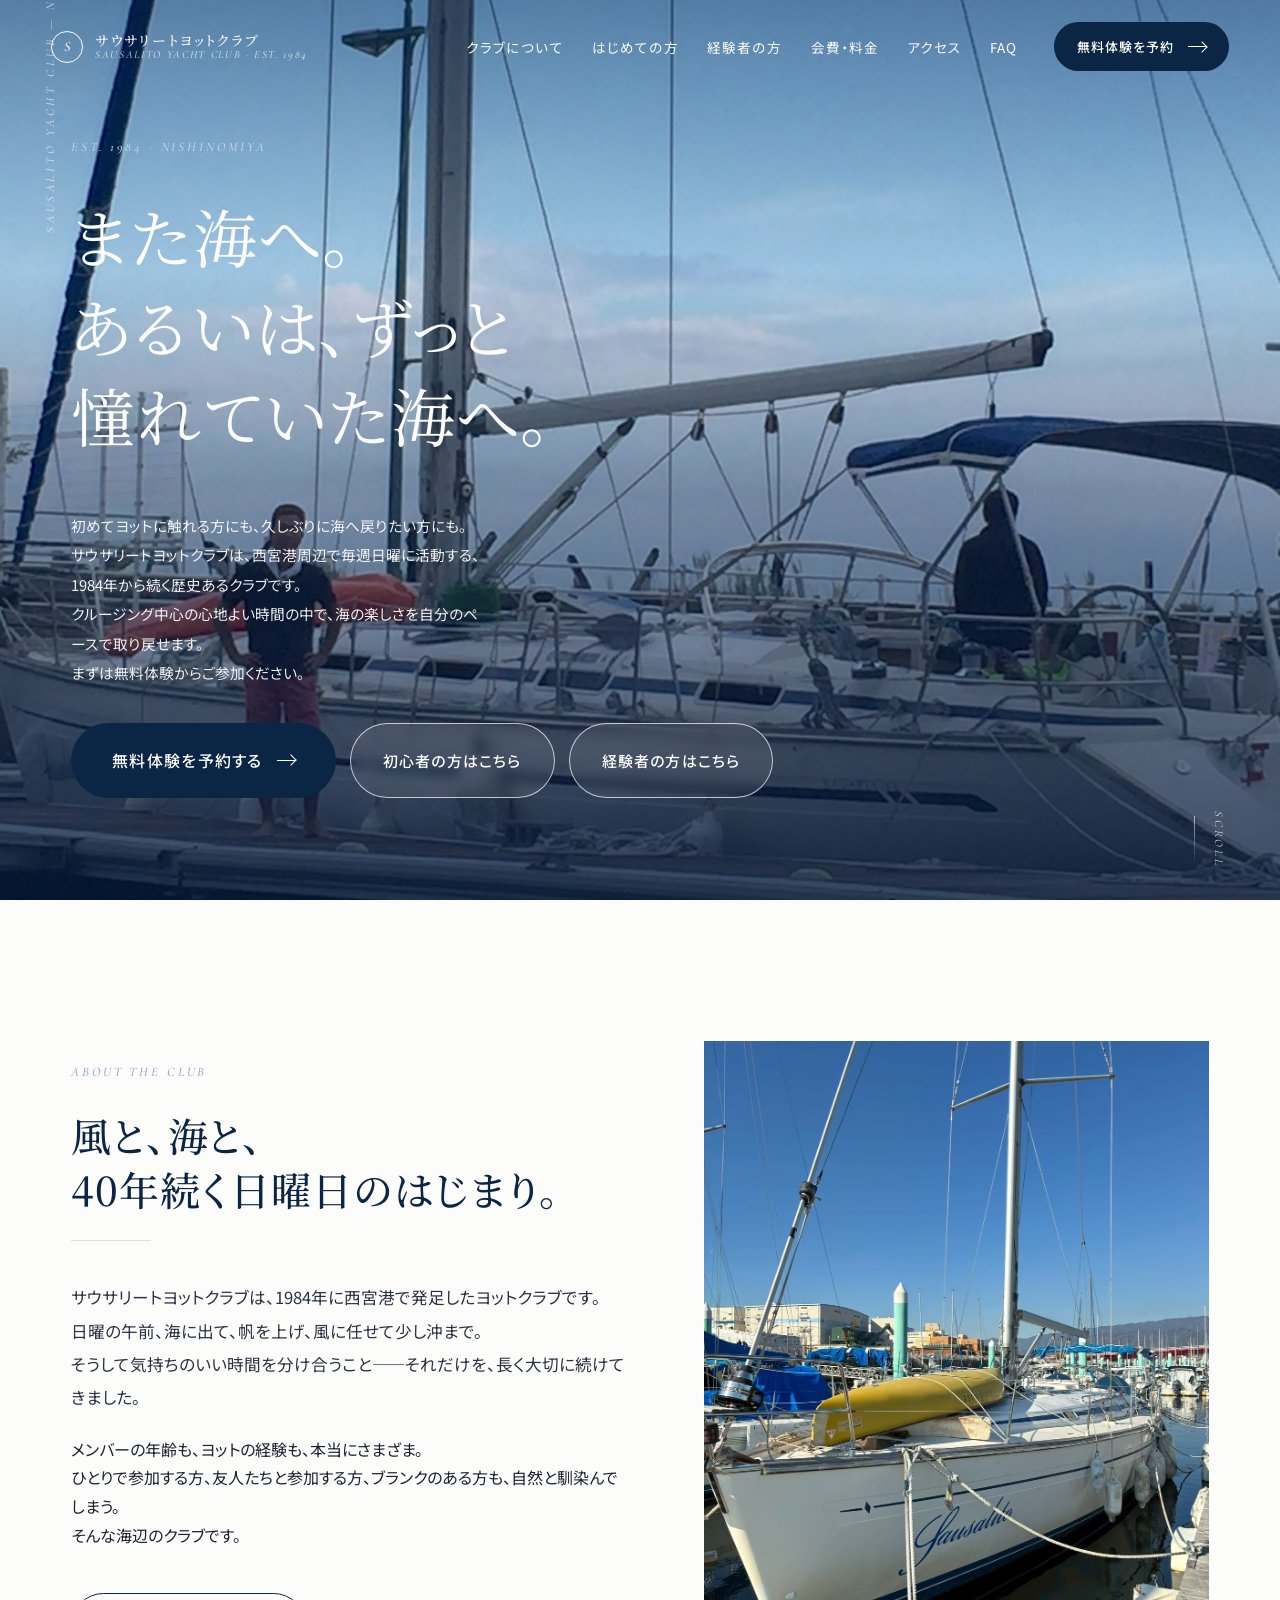
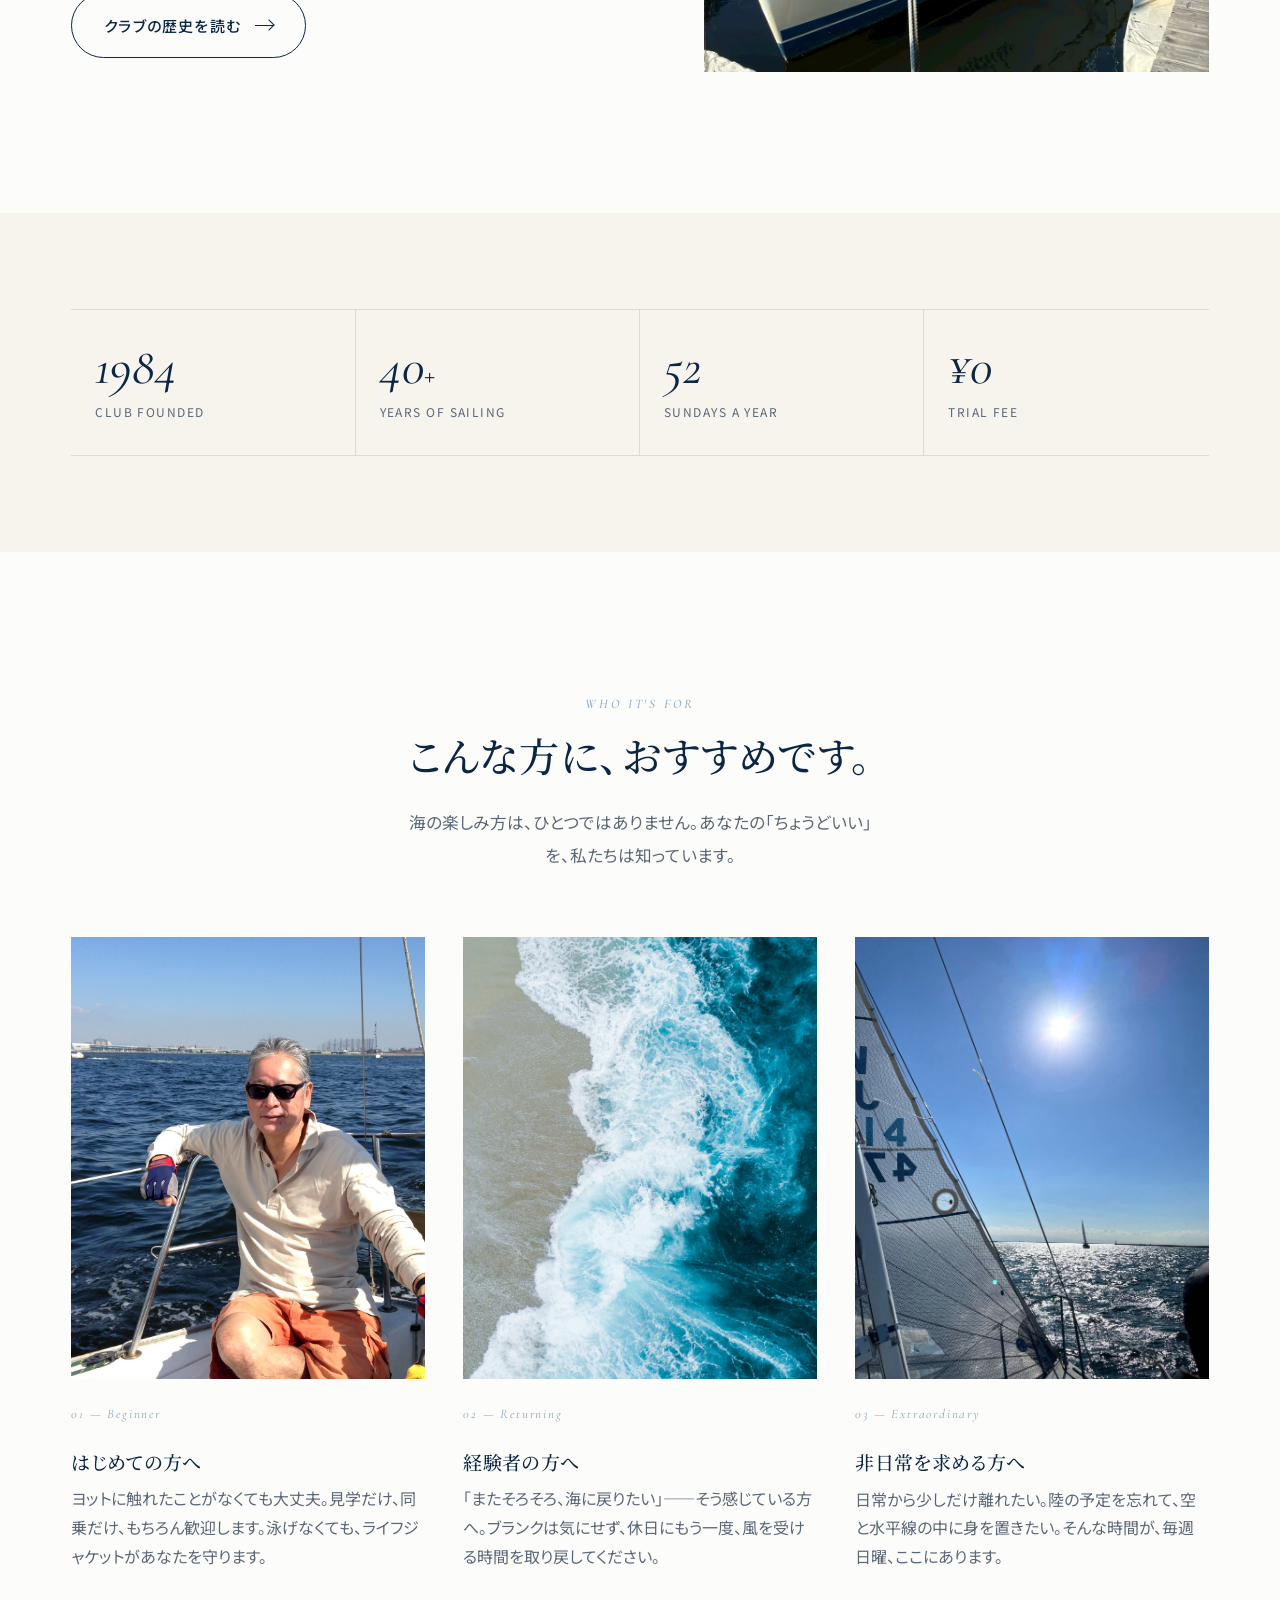
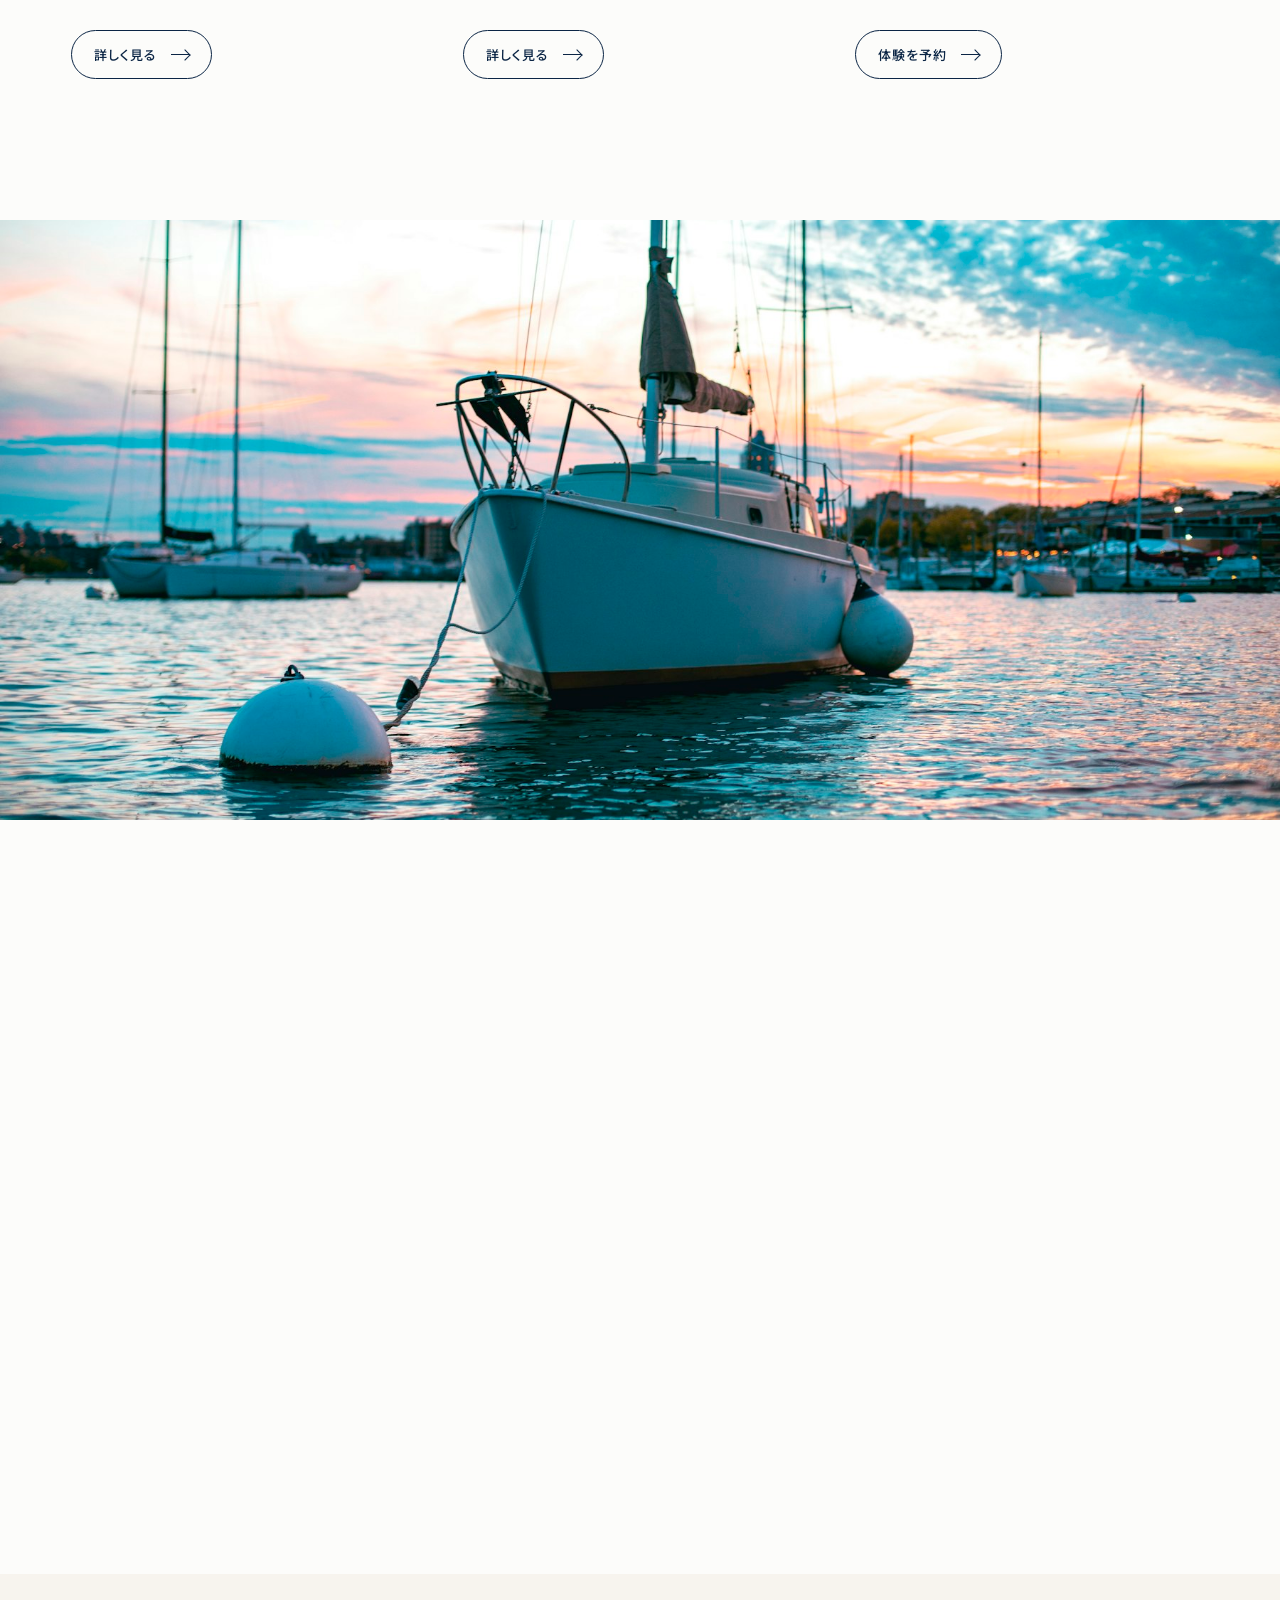
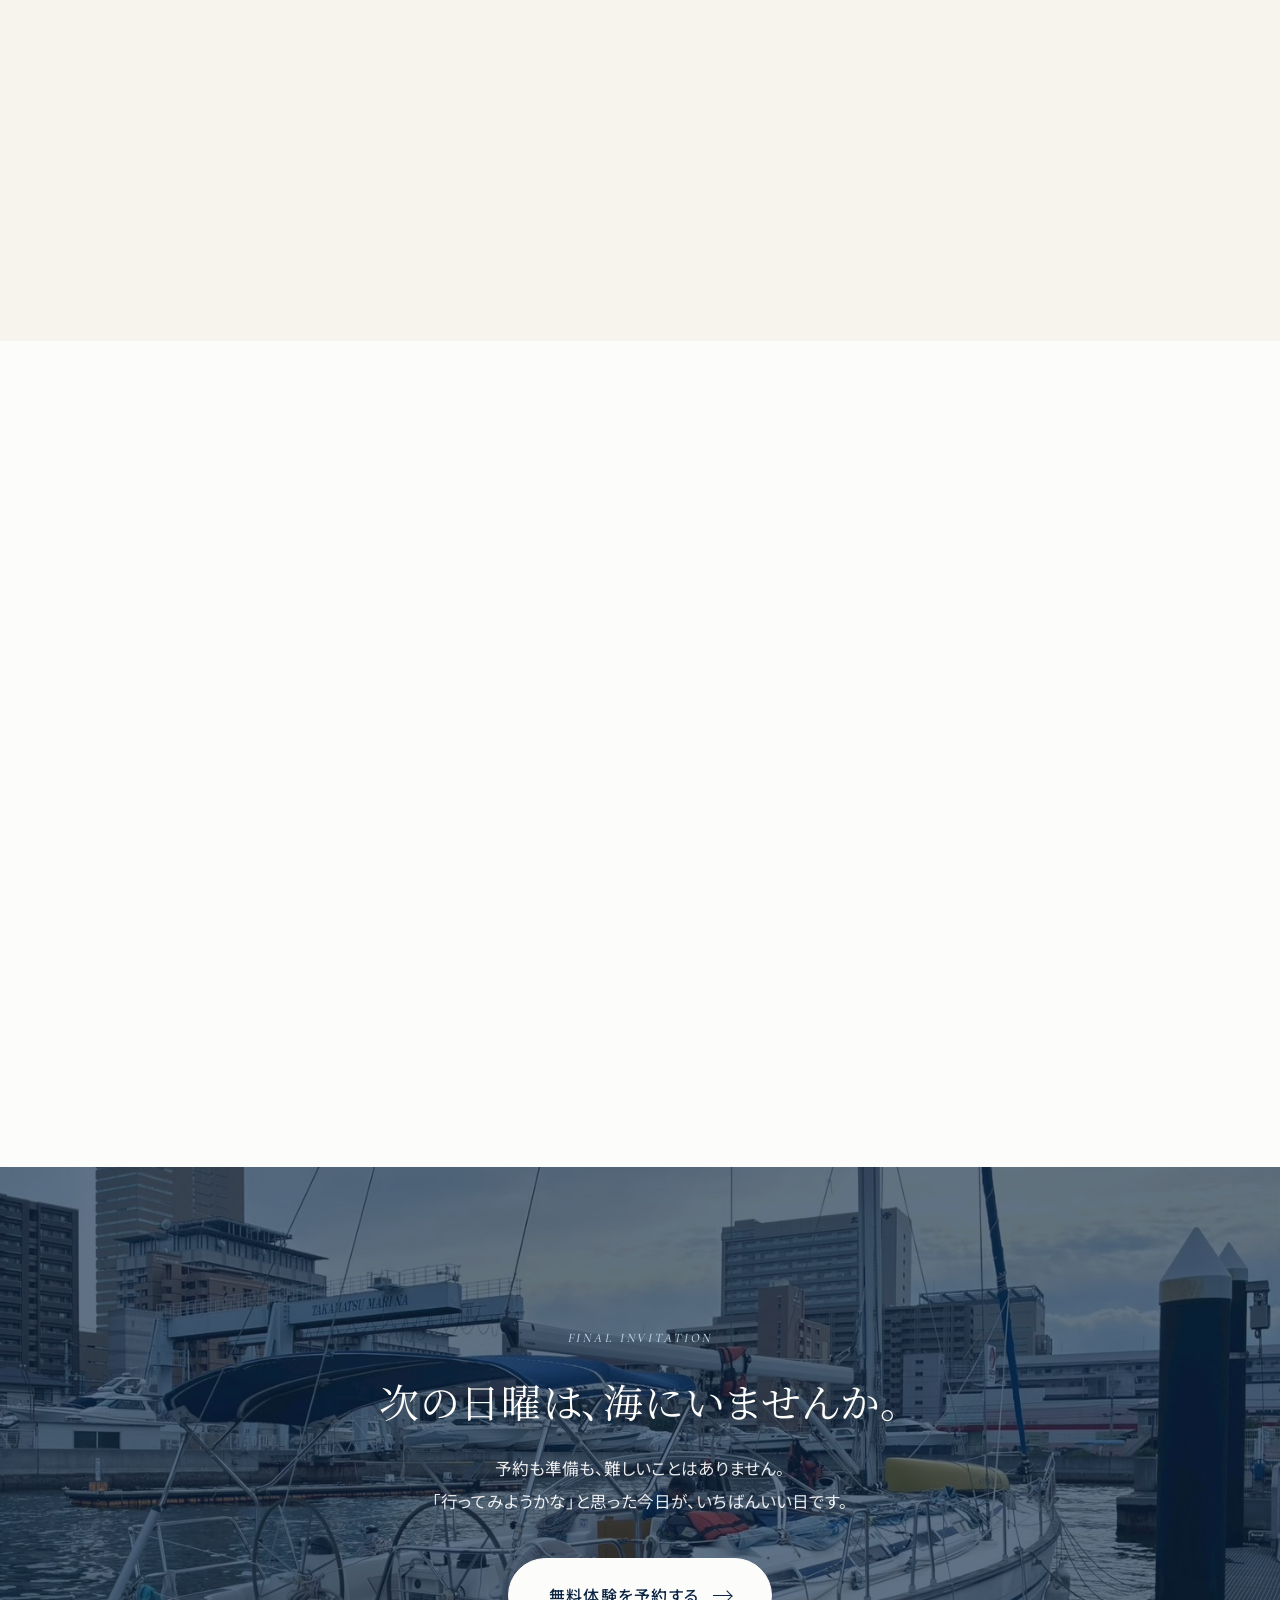
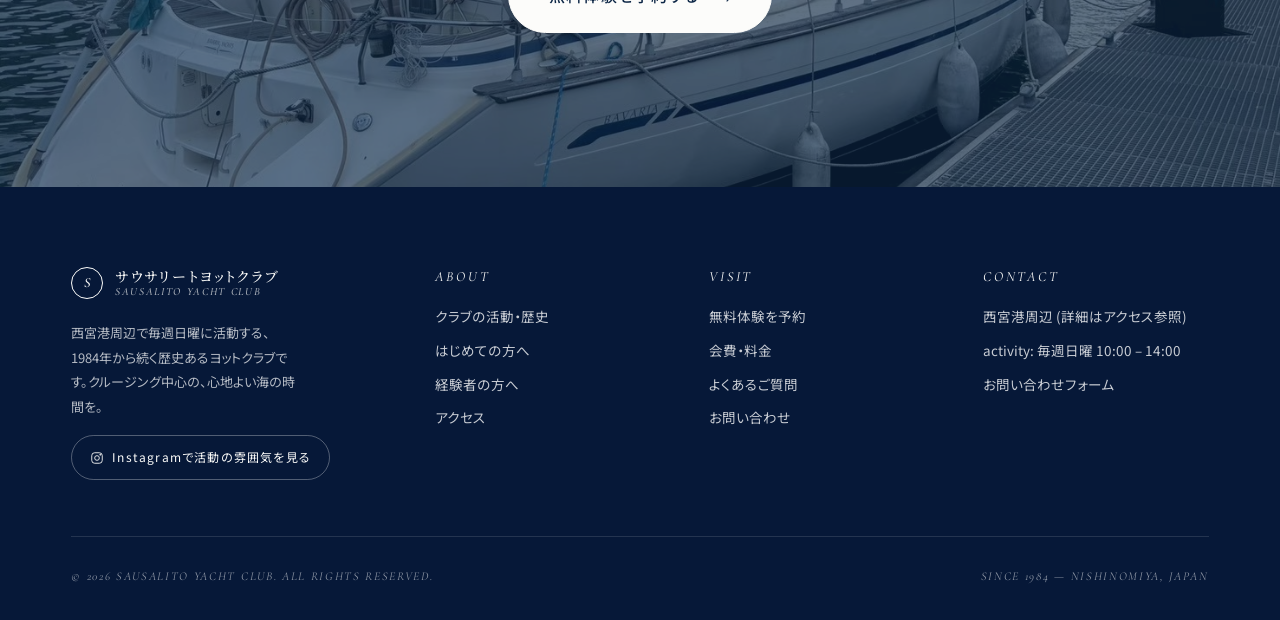
==== commit fee036fa: "Add files via upload" ====
--- a/index.html
+++ b/index.html
@@ -1,6 +1,15 @@
 <!DOCTYPE html>
 <html lang="ja">
 <head>
+  <!-- Google tag (gtag.js) -->
+<script async src="https://www.googletagmanager.com/gtag/js?id=G-8HQCJJ628S"></script>
+<script>
+  window.dataLayer = window.dataLayer || [];
+  function gtag(){dataLayer.push(arguments);}
+  gtag('js', new Date());
+
+  gtag('config', 'G-8HQCJJ628S');
+</script>
 <meta charset="UTF-8" />
 <meta name="viewport" content="width=device-width, initial-scale=1.0" />
 <title>サウサリートヨットクラブ | また海へ。あるいは、ずっと憧れていた海へ。</title>
@@ -9,7 +18,7 @@
 <meta property="og:title" content="サウサリートヨットクラブ | 西宮港・毎週日曜のヨット体験(無料)" />
 <meta property="og:description" content="西宮港周辺で毎週日曜に活動する、1984年から続くヨットクラブ。クルージング中心の心地よい時間を、初心者にも経験者にも。ヨット無料体験を随時受付中。一人参加・泳げない方も歓迎します。" />
 <meta property="og:type" content="website" />
-<meta property="og:image" content="https://www.sausalito-yacht-club.jp/assets/images/hero-main.jpg" />
+<meta property="og:image" content="https://sausalito-yc.github.io/yacht/assets/images/hero-main.jpg" />
 <link rel="preload" as="image" href="assets/images/hero-main.jpg" fetchpriority="high" />
 <link rel="preconnect" href="https://fonts.googleapis.com" />
 <link rel="preconnect" href="https://fonts.gstatic.com" crossorigin />
@@ -20,22 +29,22 @@
 <meta name="keywords" content="サウサリートヨットクラブ,ヨットクラブ,西宮港,ヨット 体験,ヨット 無料体験,ヨット 初心者,ヨット 一人参加,セーリング 体験,クルージング 関西,兵庫 ヨット,大阪 ヨット 体験,ヨット 始め方,ヨット 経験者 ブランク,西宮 ヨットクラブ" />
 <meta name="author" content="サウサリートヨットクラブ" />
 <meta name="format-detection" content="telephone=no" />
-<link rel="canonical" href="https://www.sausalito-yacht-club.jp/" />
-<link rel="alternate" hreflang="ja" href="https://www.sausalito-yacht-club.jp/" />
-<link rel="alternate" hreflang="x-default" href="https://www.sausalito-yacht-club.jp/" />
+<link rel="canonical" href="https://sausalito-yc.github.io/yacht/" />
+<link rel="alternate" hreflang="ja" href="https://sausalito-yc.github.io/yacht/" />
+<link rel="alternate" hreflang="x-default" href="https://sausalito-yc.github.io/yacht/" />
 <link rel="icon" type="image/svg+xml" href="assets/favicon.svg" />
 <link rel="apple-touch-icon" href="assets/favicon.svg" />
 <link rel="manifest" href="manifest.webmanifest" />
 <meta property="og:locale" content="ja_JP" />
 <meta property="og:site_name" content="サウサリートヨットクラブ" />
-<meta property="og:url" content="https://www.sausalito-yacht-club.jp/" />
+<meta property="og:url" content="https://sausalito-yc.github.io/yacht/" />
 <meta property="og:image:width" content="2400" />
 <meta property="og:image:height" content="1350" />
 <meta property="og:image:alt" content="海を進むヨットの写真" />
 <meta name="twitter:card" content="summary_large_image" />
 <meta name="twitter:title" content="サウサリートヨットクラブ | 西宮港・毎週日曜のヨット体験(無料)" />
 <meta name="twitter:description" content="西宮港周辺で毎週日曜に活動する、1984年から続くヨットクラブ。クルージング中心の心地よい時間を、初心者にも経験者にも。ヨット無料体験を随時受付中。一人参加・泳げない方も歓迎します。" />
-<meta name="twitter:image" content="https://www.sausalito-yacht-club.jp/assets/images/hero-main.jpg" />
+<meta name="twitter:image" content="https://sausalito-yc.github.io/yacht/assets/images/hero-main.jpg" />
 <meta name="geo.region" content="JP-28" />
 <meta name="geo.placename" content="西宮市" />
 <meta name="geo.position" content="34.7184;135.3441" />
@@ -44,12 +53,12 @@
 {
   "@context": "https://schema.org",
   "@type": "SportsClub",
-  "@id": "https://www.sausalito-yacht-club.jp/#organization",
+  "@id": "https://sausalito-yc.github.io/yacht/#organization",
   "name": "サウサリートヨットクラブ",
   "alternateName": "Sausalito Yacht Club",
-  "url": "https://www.sausalito-yacht-club.jp/",
-  "logo": "https://www.sausalito-yacht-club.jp/assets/favicon.svg",
-  "image": "https://www.sausalito-yacht-club.jp/assets/images/hero-main.jpg",
+  "url": "https://sausalito-yc.github.io/yacht/",
+  "logo": "https://sausalito-yc.github.io/yacht/assets/favicon.svg",
+  "image": "https://sausalito-yc.github.io/yacht/assets/images/hero-main.jpg",
   "description": "西宮港周辺で毎週日曜に活動する、1984年から続くヨットクラブ。クルージング中心の心地よい時間を、初心者にも経験者にも。",
   "foundingDate": "1984",
   "sport": "Sailing",
@@ -83,7 +92,7 @@
     "availableLanguage": [
       "ja"
     ],
-    "url": "https://www.sausalito-yacht-club.jp/contact.html"
+    "url": "https://sausalito-yc.github.io/yacht/contact.html"
   }
 }
 </script>
@@ -91,12 +100,12 @@
 {
   "@context": "https://schema.org",
   "@type": "WebSite",
-  "@id": "https://www.sausalito-yacht-club.jp/#website",
-  "url": "https://www.sausalito-yacht-club.jp/",
+  "@id": "https://sausalito-yc.github.io/yacht/#website",
+  "url": "https://sausalito-yc.github.io/yacht/",
   "name": "サウサリートヨットクラブ",
   "inLanguage": "ja-JP",
   "publisher": {
-    "@id": "https://www.sausalito-yacht-club.jp/#organization"
+    "@id": "https://sausalito-yc.github.io/yacht/#organization"
   }
 }
 </script>
@@ -108,8 +117,8 @@
   "@type": "SportsActivityLocation",
   "name": "サウサリートヨットクラブ 活動拠点",
   "description": "西宮港周辺で毎週日曜に活動するヨットクラブ。1984年発足、クルージング中心。初心者・経験者・おひとり参加歓迎。",
-  "url": "https://www.sausalito-yacht-club.jp/",
-  "image": "https://www.sausalito-yacht-club.jp/assets/images/hero-main.jpg",
+  "url": "https://sausalito-yc.github.io/yacht/",
+  "image": "https://sausalito-yc.github.io/yacht/assets/images/hero-main.jpg",
   "sport": "Sailing",
   "openingHoursSpecification": [
     {
@@ -138,7 +147,7 @@
       "price": "0",
       "priceCurrency": "JPY",
       "availability": "https://schema.org/InStock",
-      "url": "https://www.sausalito-yacht-club.jp/trial.html"
+      "url": "https://sausalito-yc.github.io/yacht/trial.html"
     }
   ]
 }
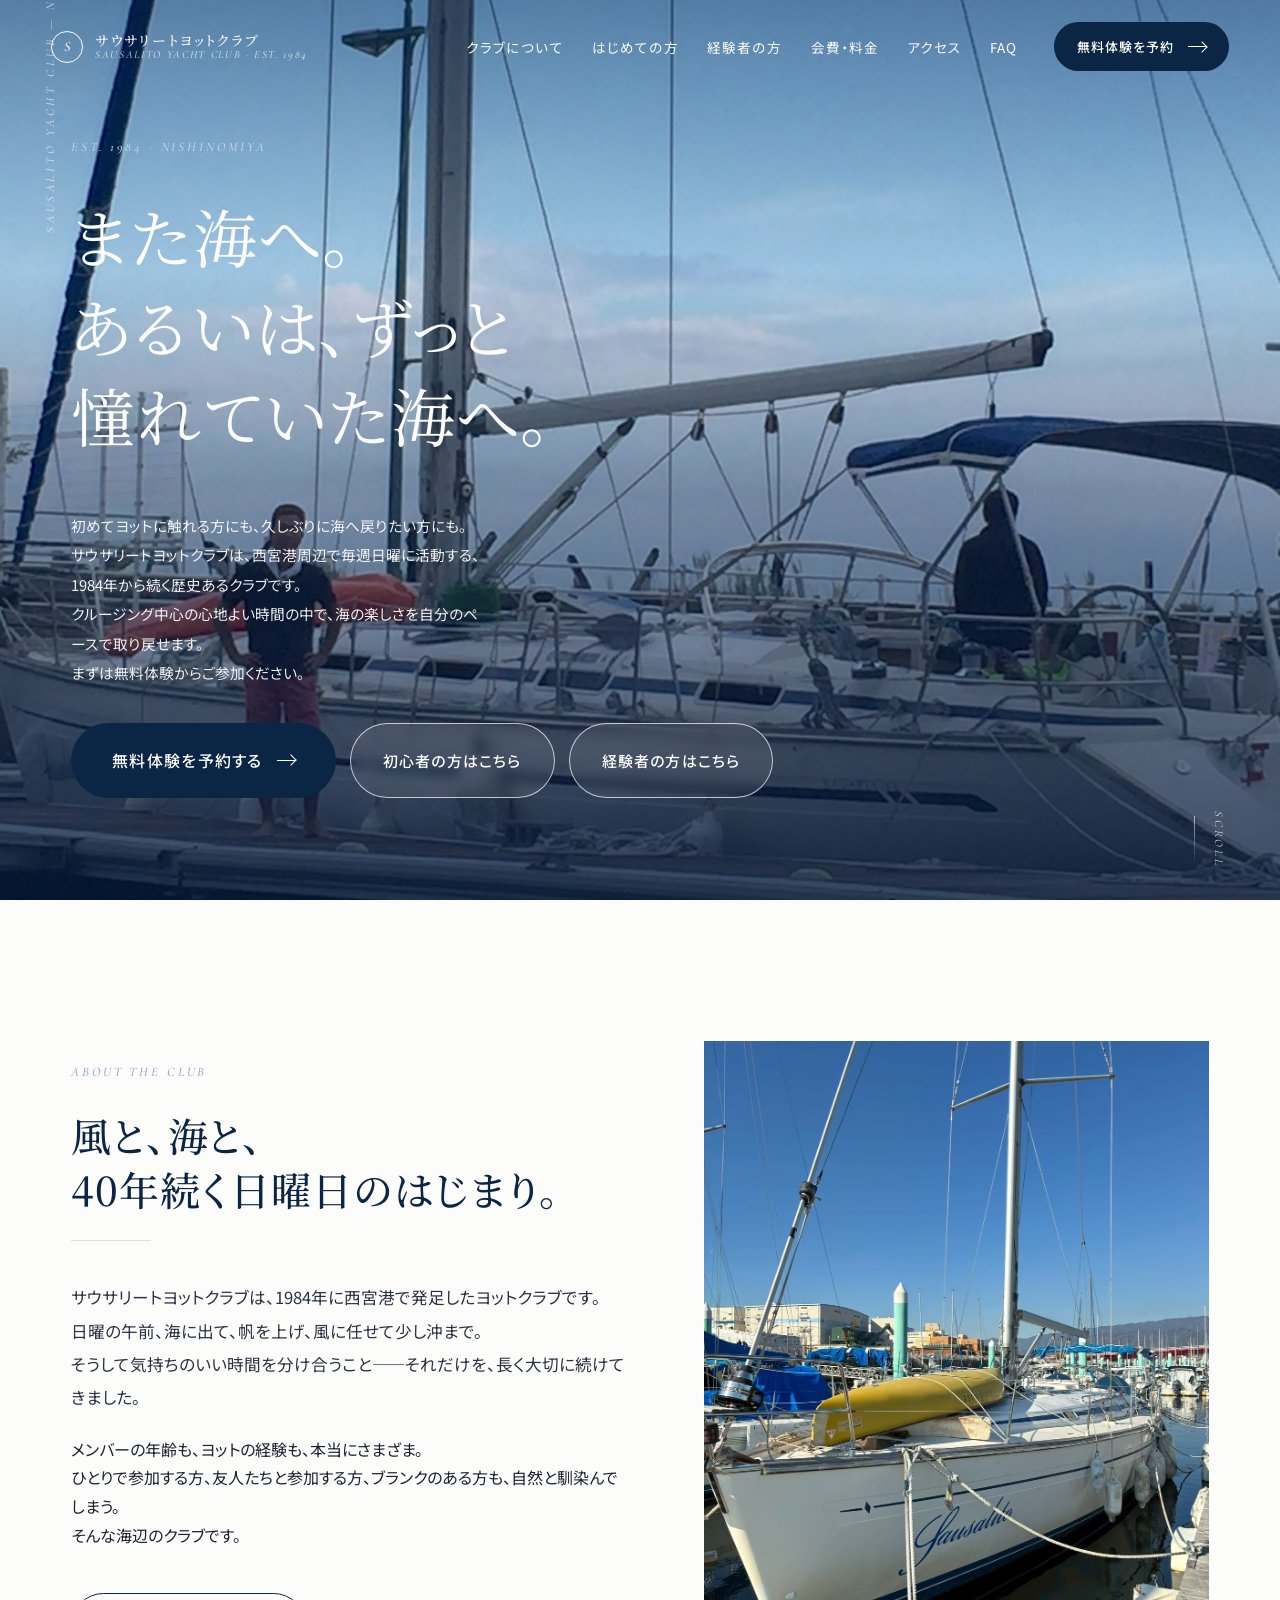
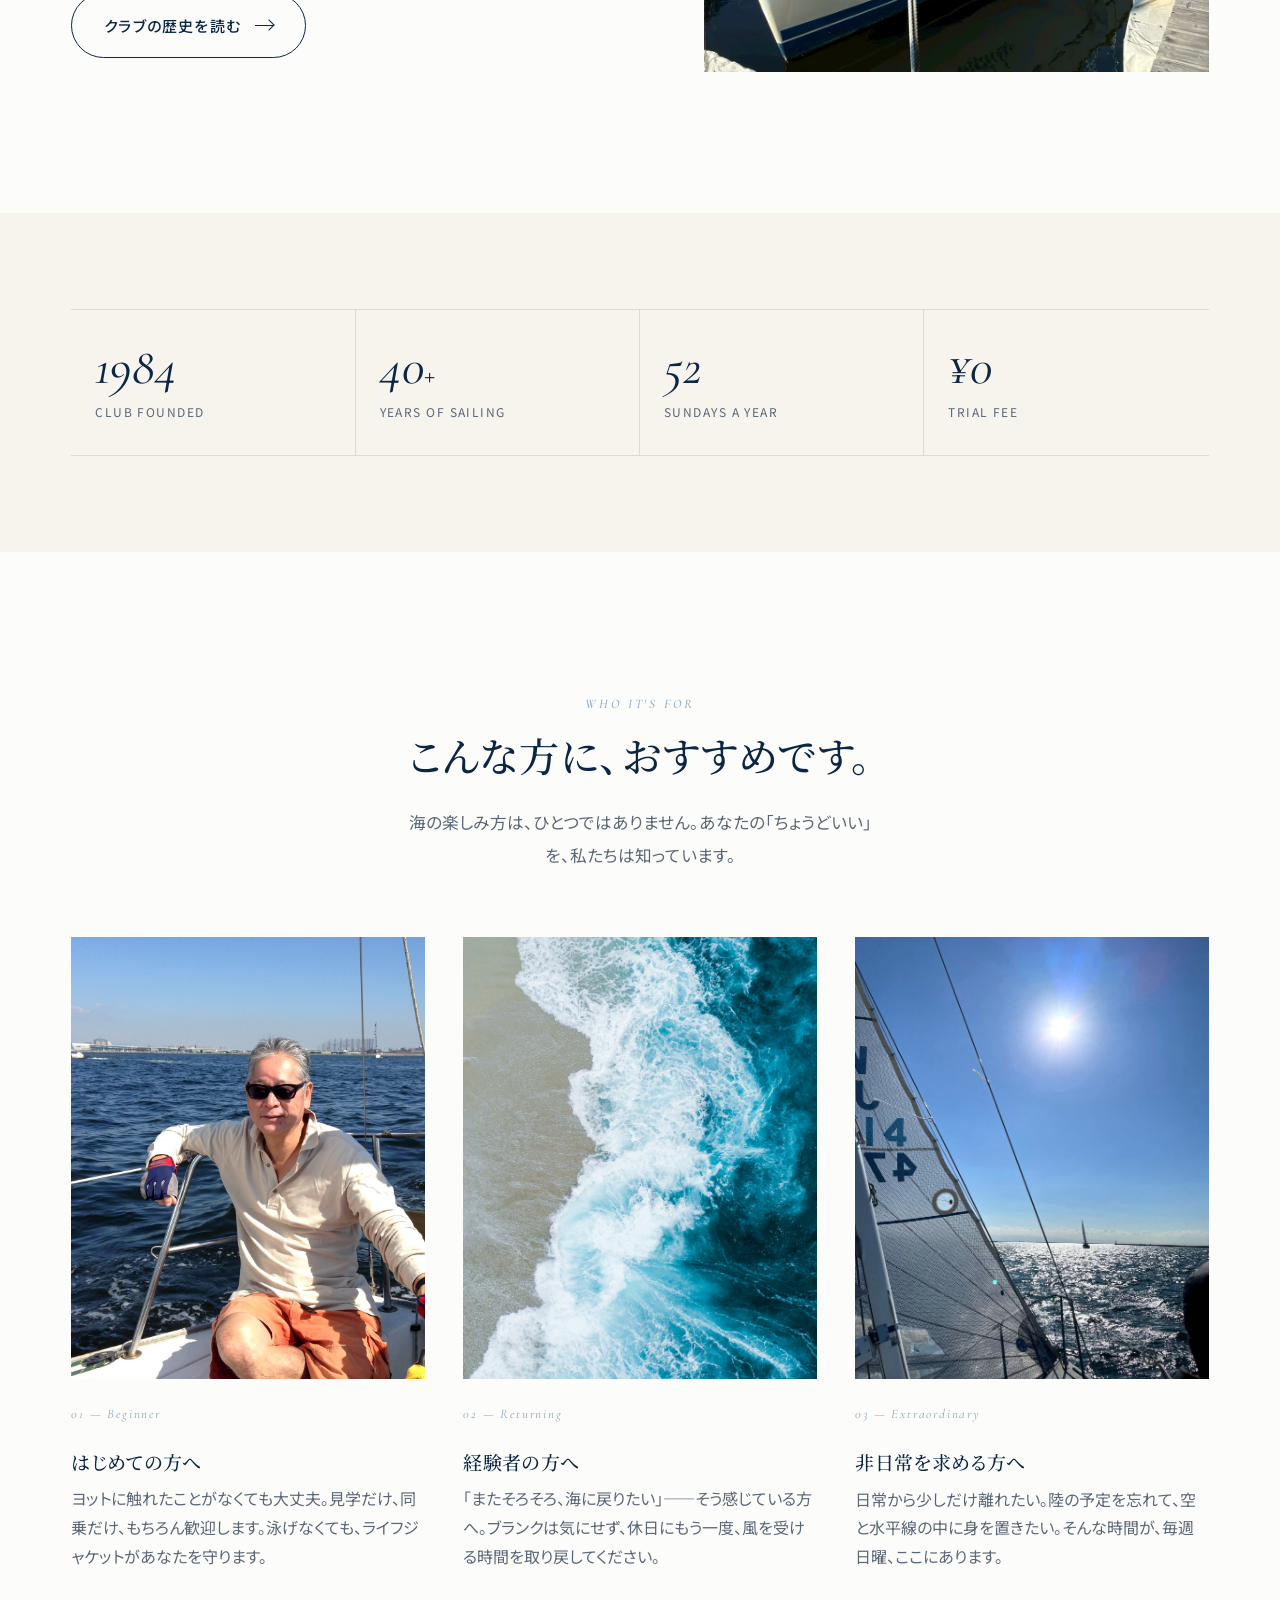
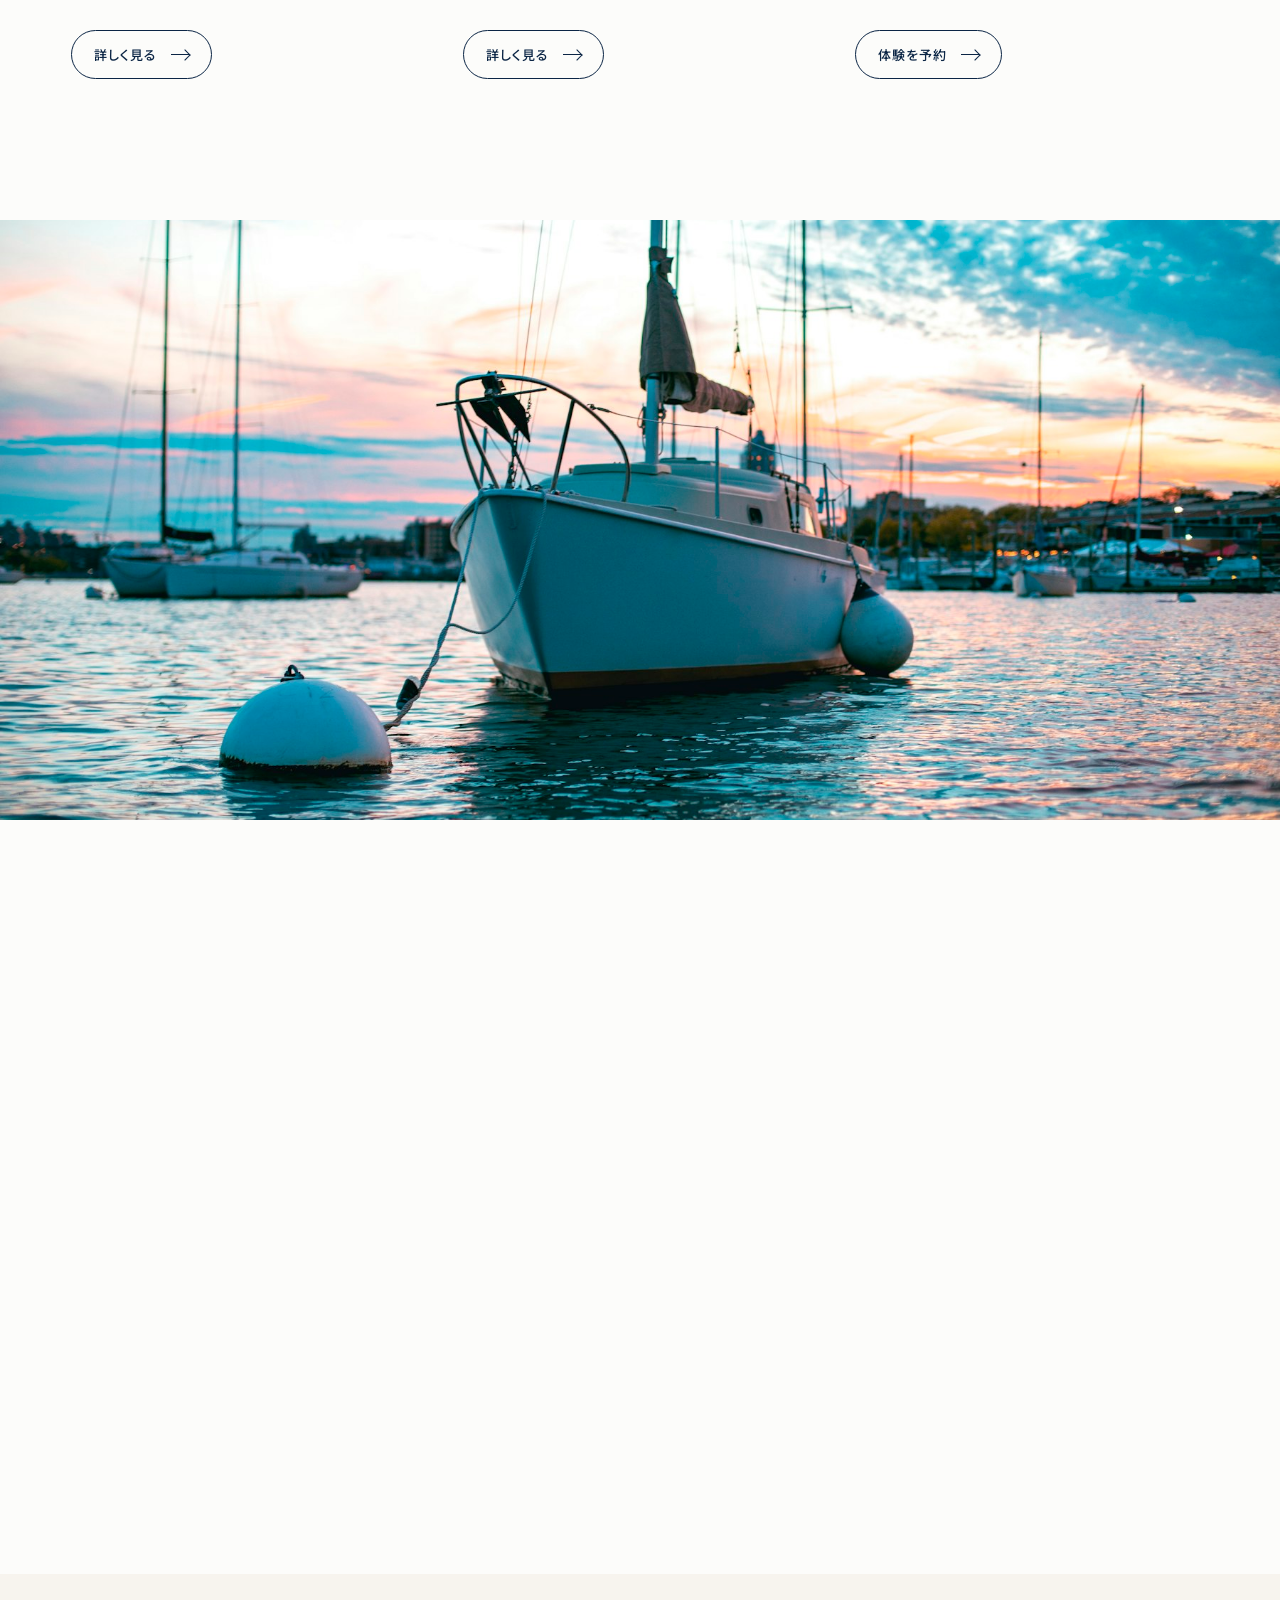
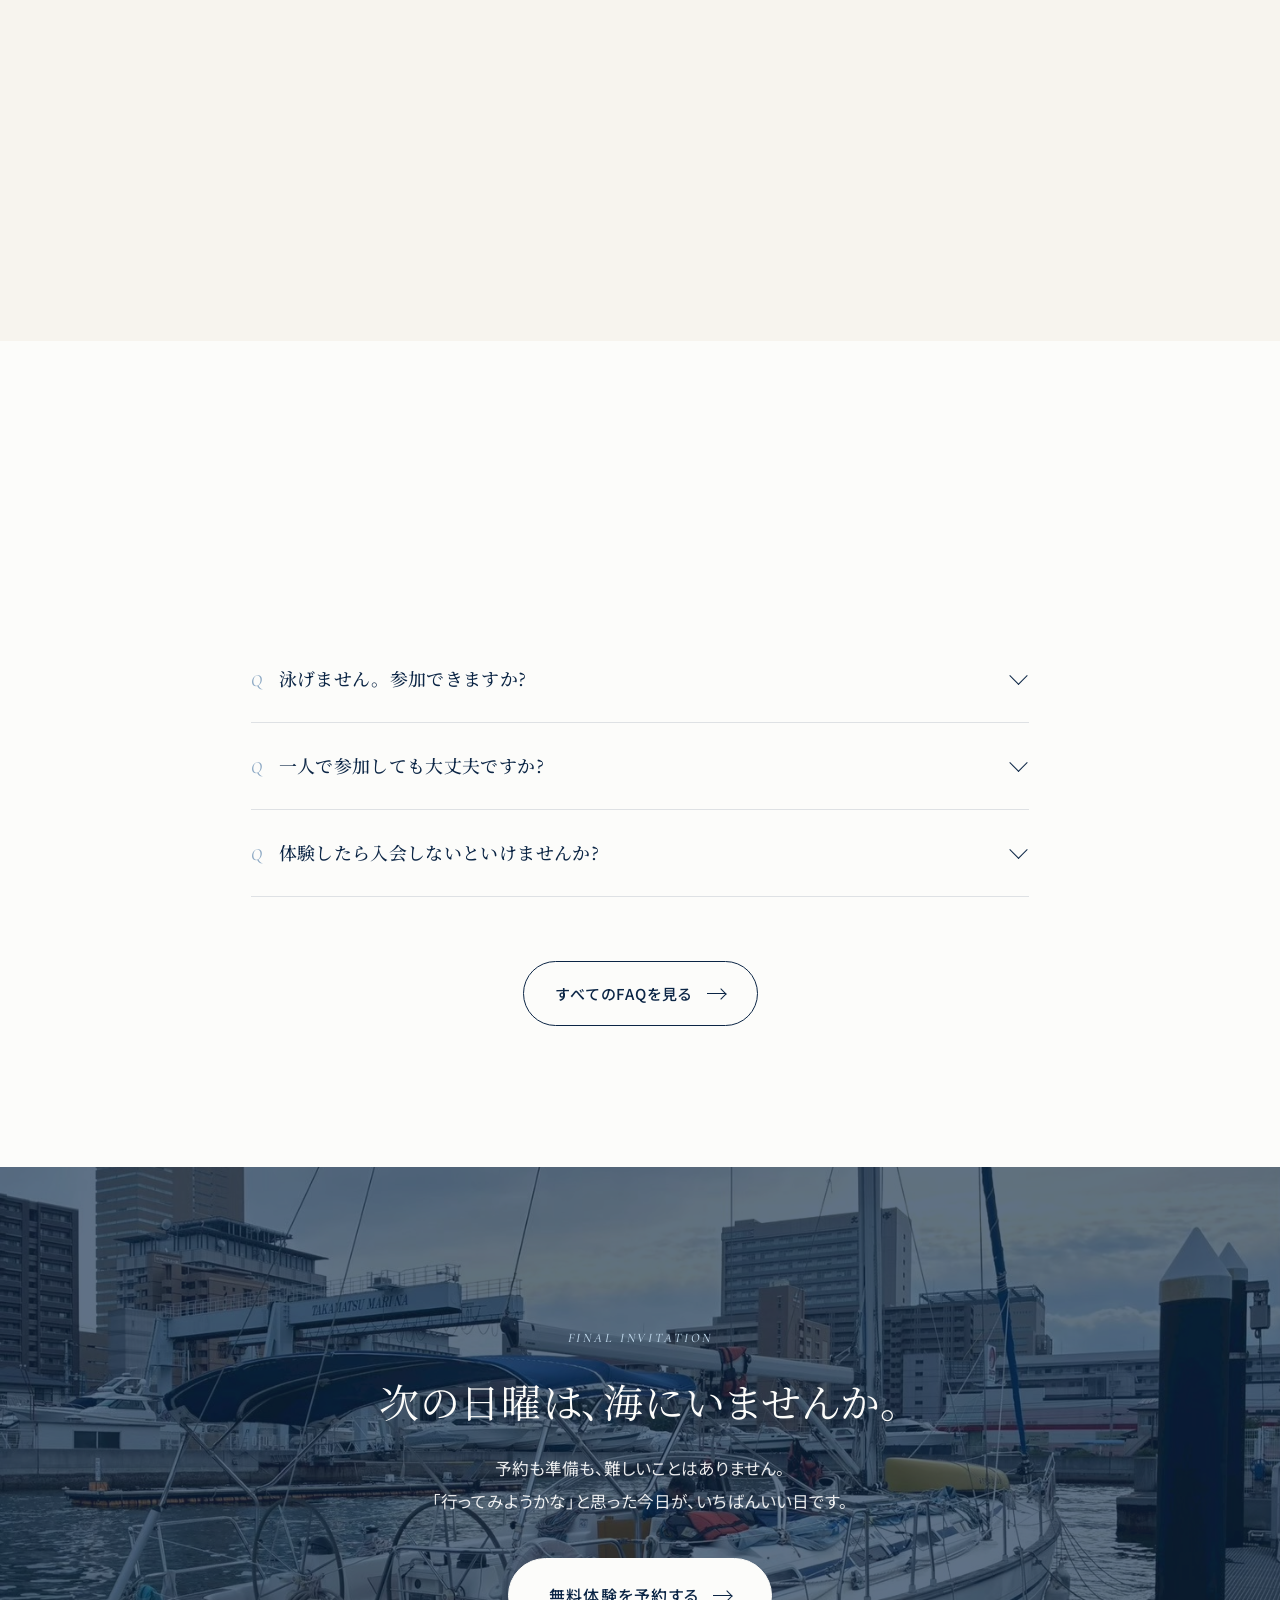
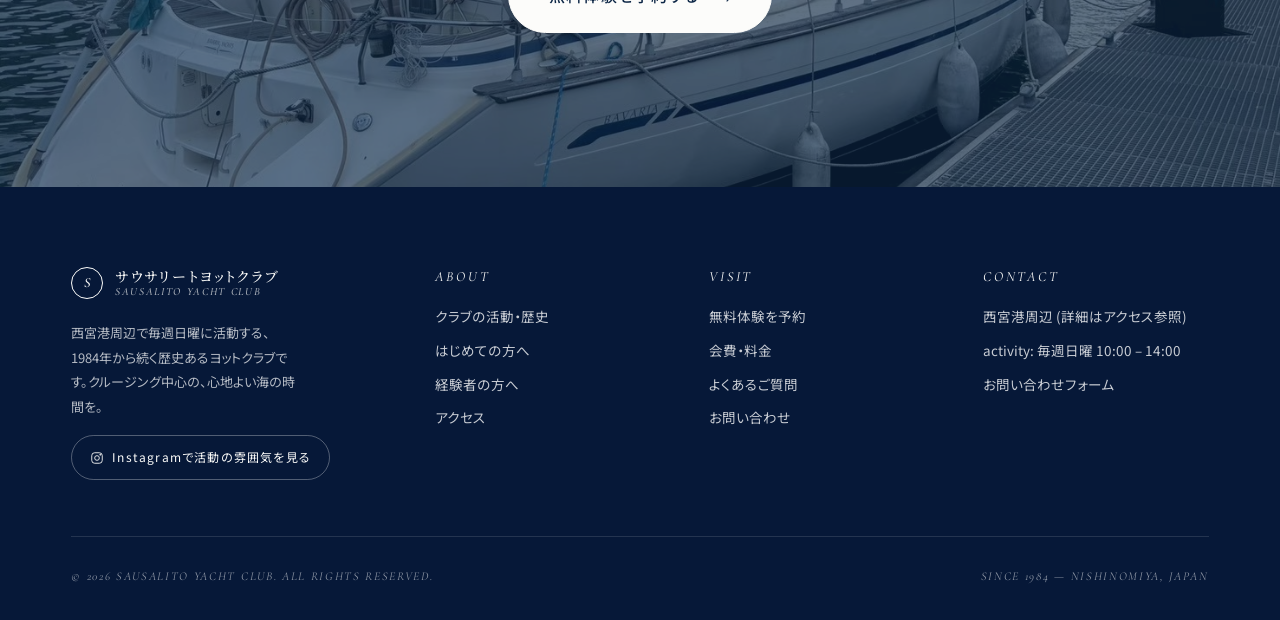
==== commit cb6a31b8: "Add files via upload" ====
--- a/index.html
+++ b/index.html
@@ -374,11 +374,11 @@
       <span class="eyebrow">Instagram</span>
       <h2 class="mt-2">最新の海の時間を、<br />Instagramで発信中。</h2>
       <p class="lead">日々の出航の様子、空と海の表情、メンバーの笑顔。<br />Instagramで活動の雰囲気を見ていただけます。</p>
-      <a href="https://instagram.com/" target="_blank" rel="noopener" class="btn btn-primary mt-2">
+      <a href="https://instagram.com/sailingyacht4714/" target="_blank" rel="noopener" class="btn btn-primary mt-2">
         <svg xmlns="http://www.w3.org/2000/svg" viewBox="0 0 24 24" fill="none" stroke="currentColor" stroke-width="1.5" style="width:16px;height:16px;">
           <rect x="3" y="3" width="18" height="18" rx="5"/><circle cx="12" cy="12" r="4"/><circle cx="17.5" cy="6.5" r=".8" fill="currentColor"/>
         </svg>
-        @sausalito_yacht_club
+        @sailingyacht4714
         <span class="arrow"></span>
       </a>
     </div>
@@ -439,7 +439,7 @@
           </span>
         </a>
         <p>西宮港周辺で毎週日曜に活動する、1984年から続く歴史あるヨットクラブです。クルージング中心の、心地よい海の時間を。</p>
-        <a href="https://instagram.com/" target="_blank" rel="noopener" class="social">
+        <a href="https://instagram.com/sailingyacht4714/" target="_blank" rel="noopener" class="social">
           <svg xmlns="http://www.w3.org/2000/svg" viewBox="0 0 24 24" fill="none" stroke="currentColor" stroke-width="1.5">
             <rect x="3" y="3" width="18" height="18" rx="5"/><circle cx="12" cy="12" r="4"/><circle cx="17.5" cy="6.5" r=".8" fill="currentColor"/>
           </svg>
